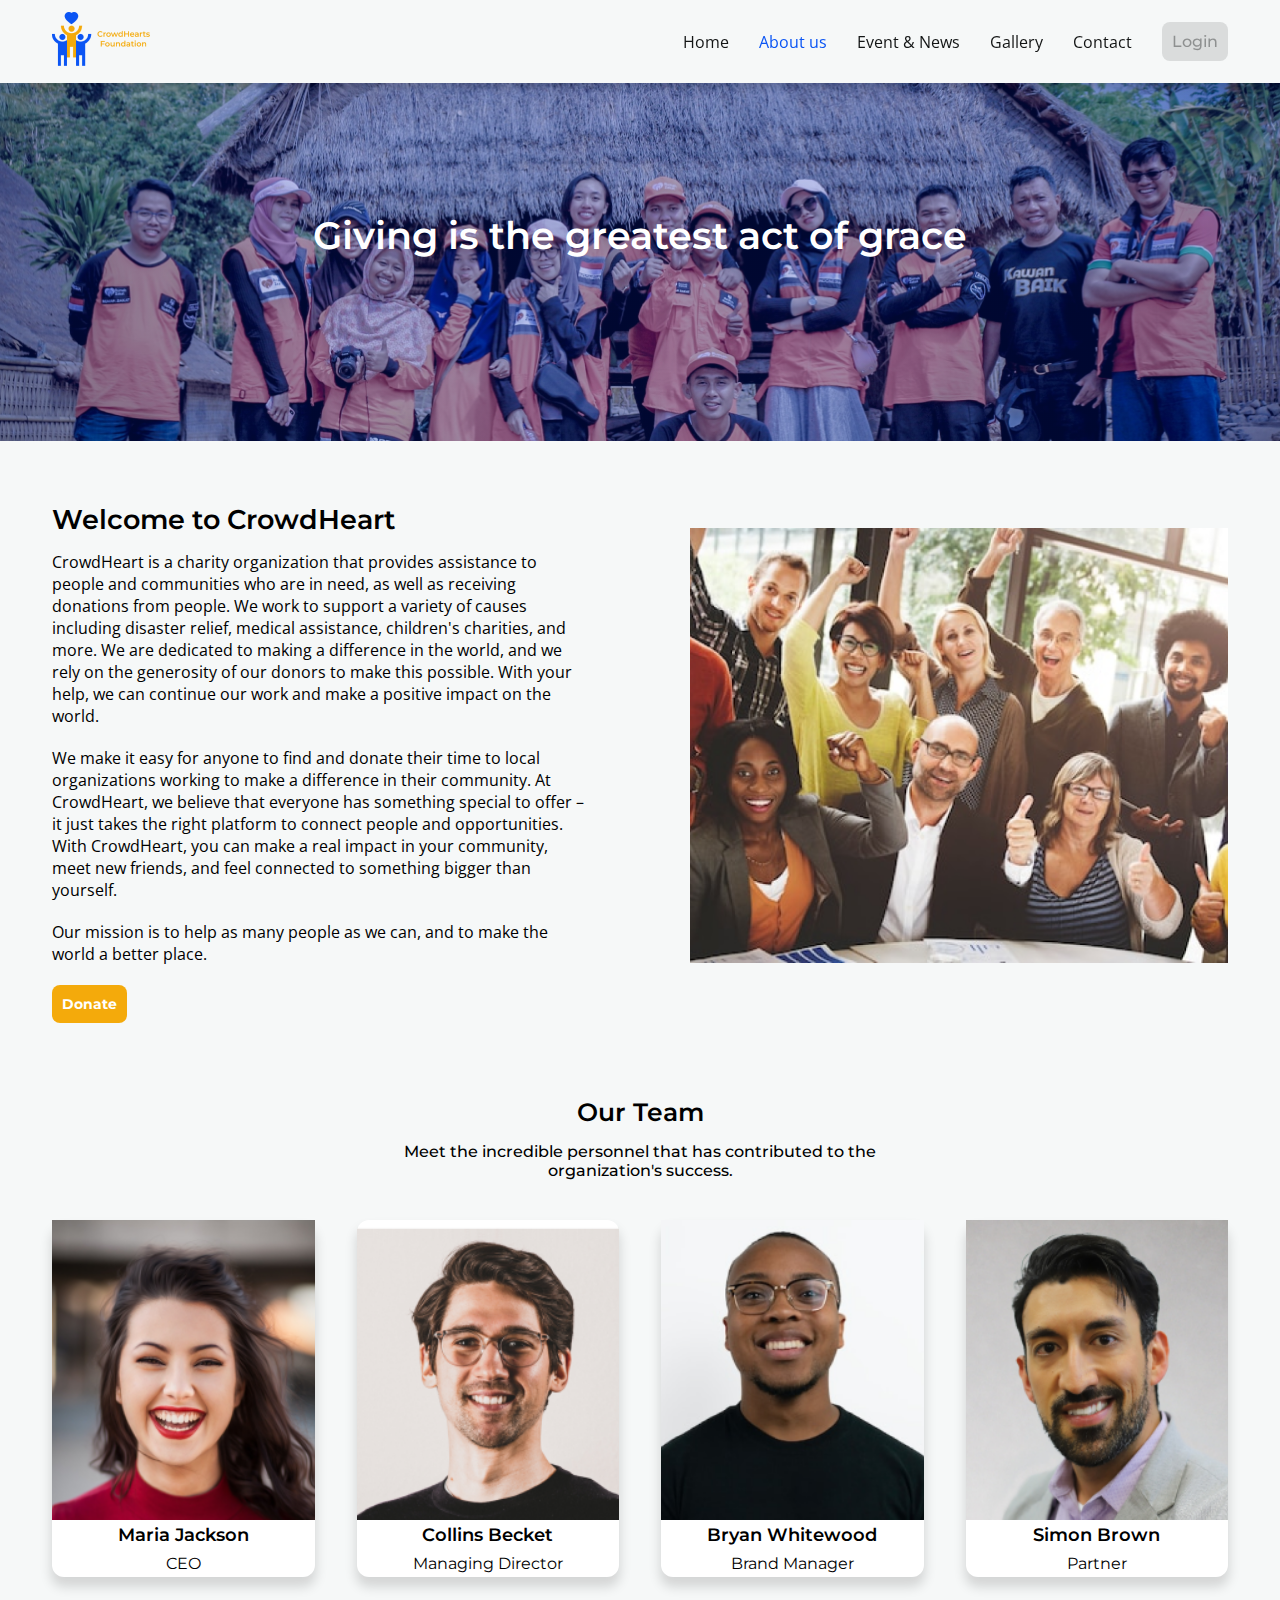
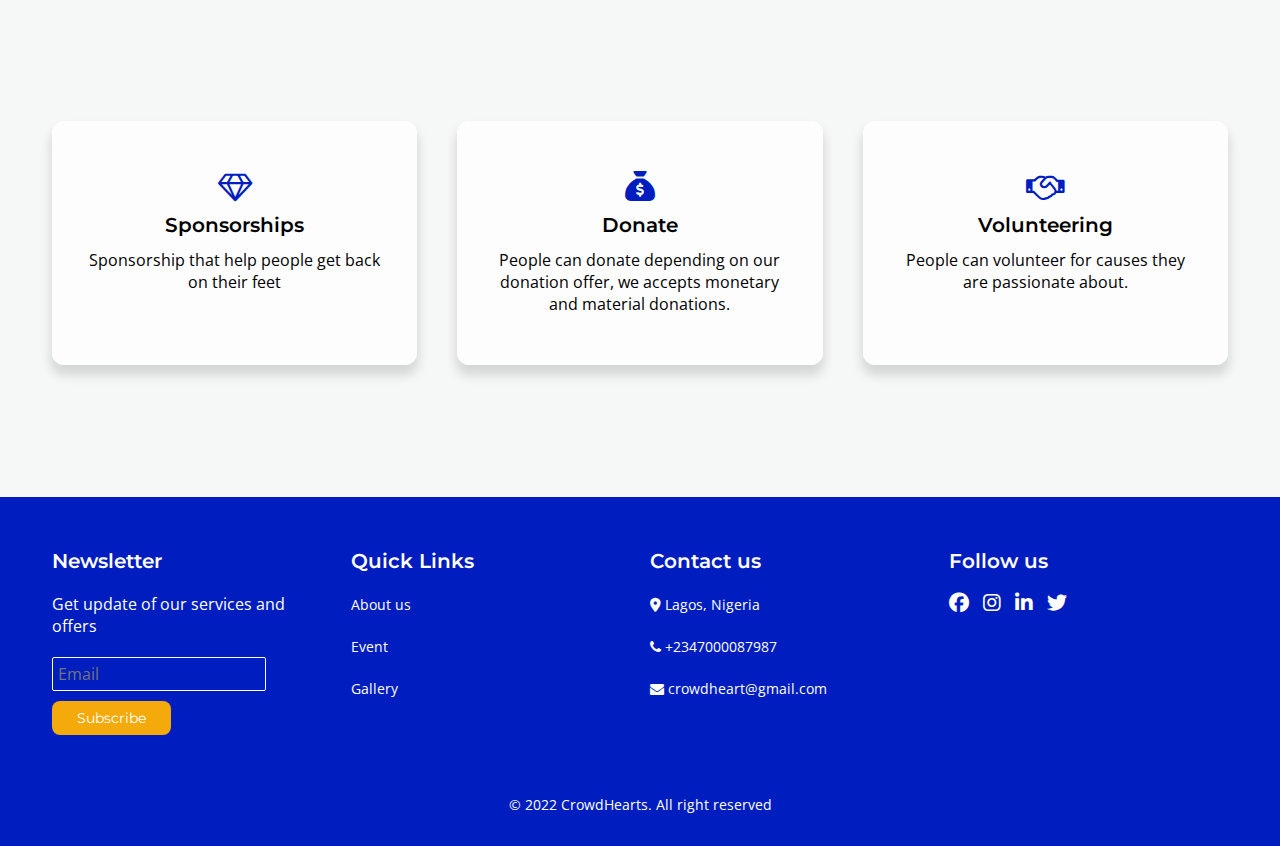
==== about.html @ 6836ae10 "Merge pull request #2 from Etinhandy/about_us_page" ====
<!DOCTYPE html>
<html lang="en">
<head>
    <meta charset="UTF-8">
    <meta http-equiv="X-UA-Compatible" content="IE=edge">
    <meta name="viewport" content="width=device-width, initial-scale=1.0">
    <link rel="stylesheet" href="https://cdnjs.cloudflare.com/ajax/libs/font-awesome/6.1.2/css/all.min.css">
    <link rel="stylesheet" href="https://cdnjs.cloudflare.com/ajax/libs/font-awesome/4.7.0/css/font-awesome.min.css">
    <link rel="icon" href="img/CrowdHeart icon.png">
    <link rel="stylesheet" href="./css/about.css">
    <title>About us</title>
</head>
<body>
       <!-- header section -->
      <div class="chinedu-header-section">
        <header class="chinedu-header">
            <div class="container">
                <nav class="chinedu-nav-bar">
                    <a href="#" class="nav-brand"><img src="img/Crowdheart logo.png" alt="logo"></a>
                    <ul class="chinedu-nav-menu">
                        <li class="chinedu-nav-item">
                          <a href="about.html" class="chinedu-nav-link ">
                            Home </a>
                        </li>
                        <li class="chinedu-nav-item">
                          <a href="about.html" class="chinedu-nav-link active">
                            About us</a>
                        </li>
                        <li class="chinedu-nav-item">
                          <a href="#" class="chinedu-nav-link">
                            Event & News</a>
                        </li>
                        <li class="chinedu-nav-item">
                          <a href="#" class=" chinedu-nav-link">
                            Gallery</a>
                        </li>
                        <li class="chinedu-nav-item">
                          <a href="#" class="chinedu-nav-link">
                            Contact </a>
                        </li>
                        <a href="login.html"><button class="chinedu-login-button">
                            Login
                        </button></a>
                    </ul>
                    <div class="chinedu-hamburger">
                        <span class="bar"></span>
                        <span class="bar"></span>
                        <span class="bar"></span>
                    </div>
                </nav>
            </div>
        </header>
    </div>  
    
    <section class="chinedu-hero-section">
        <div class="container">
            <div class="chinedu-heading">
                <h1 class="top-heading">Giving is the greatest act of grace</h1>
            </div>                   
        </div>
    </section>

    <section class="about-crowdhweart-section">
        <div class="container">
            <div class="about-crowdheart-content">
                <div class="about-crowdheart-info">
                    <h1>Welcome to CrowdHeart</h1>
                    <div class="about-crowdheart-text">
                        <p>
                            CrowdHeart is a charity organization that provides
                            assistance to people and communities who are in need,
                            as well as receiving donations from people. We work
                            to support a variety of causes including disaster
                            relief, medical assistance, children's charities,
                            and more. We are dedicated to making a difference
                            in the world, and we rely on the generosity of
                            our donors to make this possible. With your help,
                            we can continue our work and make a positive
                            impact on the world.
                        </p>

                        <p>
                            We make it easy for anyone
                            to find and donate their time to local organizations
                            working to make a difference in their community.
                            At CrowdHeart, we believe that everyone has something
                            special to offer – it just takes the right platform to
                            connect people and opportunities. With CrowdHeart,
                            you can make a real impact in your community, meet
                            new friends, and feel connected to something bigger
                            than yourself. 
                        </p>

                        <p>
                            Our mission is to help as many people
                            as we can, and to make the world a better place. 
                        </p>
                        <a href="#"><button class="donate-button">
                            Donate
                        </button></a>
                    </div>
                </div>
                <div class="about-crowdheart-img">
                    <img src="img/about-us-img2.png"
                     alt="team-sucess">
                </div>
            </div>
        </div>
    </section>

    <!-- our team section -->
    <section class="our-team-section">
        <div class="container">
            <div class="our-team-heading">
                <h1>Our Team</h1>
                <p>Meet the incredible personnel that has
                contributed to the organization's success.
                </p>
            </div>
            <div class="our-team-content">
                <div class="our-team-inner">
                    <div class="our-team-img">
                        <img src="img/maria_jackson.png" alt=" Maria Jackson">
                    </div>
                    <div class="our-team-name">
                        <p> Maria Jackson</p>
                            CEO
                    </div>
                </div>

                <div class="our-team-inner">
                    <div class="our-team-img">
                        <img src="img/collins_becket.png" alt="Collins Becket">
                    </div>
                    <div class="our-team-name">
                        <p> Collins Becket</p>
                            Managing Director
                    </div>
                </div>

                <div class="our-team-inner">
                    <div class="our-team-img">
                        <img src="img/bryan.png" alt=" Bryan Whitewood" class="bryan">
                    </div>
                    <div class="our-team-name">
                        <p> Bryan Whitewood</p>
                            Brand Manager
                    </div>
                </div>

                <div class="our-team-inner our-team-inner4 ">
                    <div class="our-team-img">
                        <img src="img/simon.png" alt="Simon Brown" class="simon">
                    </div>
                    <div class="our-team-name">
                        <p> Simon Brown</p>
                            Partner
                    </div>
                </div>
            </div>
        </div>
    </section>

    <!-- feature section -->
    <section class="feature-section">
        <div class="container">
            <div class="feature-section-content">
                <div class="feature-card">
                    <div class="feature-card-content">
                        <i class="fa fa-diamond"></i>
                            <h1>Sponsorships</h1>
                            <p>Sponsorship that help people
                            get back on their feet</p>
                
                    </div>
                </div>

                <div class="feature-card">
                    <div class="feature-card-content">
                        <i class="fa-solid fa-sack-dollar"></i>
                            <h1>Donate</h1>
                            <p>People can donate depending
                              on our donation offer, we accepts
                              monetary and material donations.</p>
                    
                    </div>
                </div>

                <div class="feature-card feature-card3">
                    <div class="feature-card-content">
                        <i class="fa fa-handshake-o"></i>
                            <h1>Volunteering</h1>
                            <p>People can volunteer for
                              causes they are passionate about.</p>
                    </div>
                </div>
            </div>
        </div>
    </section>

    <!-- footer section -->
     <div class="chinedu-footer-section">
        <div class="container">
            <section id="footer-content">
                <ul class="footer-items first-item">
                    <li class="footer-item-heading">
                        <h2>Newsletter</h2>
                    </li>
                    <li class="description">
                        Get update of our services and offers
                    </li>
                    <li class="email-for-newsletter">
                        <form action=""  onsubmit="alert('success')">
                            <input type="email" placeholder="Email" required id="email">
                            <button type="submit" class="submit-button">
                                Subscribe
                            </button>
                        </form>
                    </li>
                    
                </ul>
                <ul class="footer-items">
                    <li class="footer-item-heading">
                        <h2>Quick Links</h2>
                    </li>
                    <li class="footer-link">
                        <a href="#">About us</a>
                    </li>
                    <li class="footer-link">
                        <a href="#">Event</a>
                    </li>
                    <li class="footer-link"> 
                        <a href="#">Gallery</a>
                    </li>

                </ul>
                <ul class="footer-items">
                    <li class="footer-item-heading">  
                        <h2>Contact us</h2>
                    </li>
                    <li class="footer-link">
                        <a href="#"> <i class="	fas fa-map-marker-alt"></i> 
                            Lagos, Nigeria</a>
                    </li>
                    <li class="footer-link">
                        <a href="#" ><i class="fa fa-phone">
                        </i> +2347000087987</a>
                    </li>
                    <li class="footer-link"> 
                        <a href="#"><i class="fa fa-envelope"></i> 
                            crowdheart@gmail.com</a>
                    </li>

                </ul>
                <ul class="footer-items">
                    <li class="footer-item-heading">  
                        <h2>Follow us</h2>
                    </li>
                    <li class="footer-link">
                        <a href="#"> <i class="fa-brands fa-facebook"></i> </a>
                        <a href="#"> <i class="fa-brands fa-instagram"></i> </a>
                        <a href="#"> <i class="fa-brands fa-linkedin"></i> </a>
                        <a href="#"> <i class="fa-brands fa-twitter"></i> </a>
                    </li>

                </ul>
            </section>
            <p class="copyright">
                &copy; 2022 CrowdHearts. All right reserved
            </p>
        </div>
    </div> 
    <script src="./js/about.js"></script>
</body>
</html>
---- css/about.css ----
/* GLOBAL STYLEs */
@import url('https://fonts.googleapis.com/css2?family=Montserrat:wght@400;500;600;700&family=Open+Sans:wght@400;500;600&display=swap');
:root{
    --primary-color: #0B55F4;
    --second-color: #001DC0;
    --secondary-color:#F4AA0B;
    --black: #000000;
    --grey: #646666;
    --bg-color: #F6F8F8;
    --white: #ffffff;
    --nav-text-color:#131515;
    --input-border-color:#8C8E8E;
    --line-color:#ACAEAE;
    --footer-color:#131515;
    --heading-font:'Montserrat', sans-serif;
}

*{
    padding: 0;
    margin: 0;
    box-sizing: border-box;
    text-decoration: none;
    list-style: none;
    font:inherit;
}
html{
     font-size: 62.5%;   /* setting default font size to 10px, i.e 1rem == 10px */
     scroll-behavior: smooth;
}
body{
    font-family:  'Open Sans', sans-serif;
    background: var(--bg-color);
    font-size: 1.6rem;     /* equals to 16px*/
}


.container{
    max-width: 120rem;
    margin: 0 auto;
    padding: 1.2rem;
}


/* MOBILE FIRST 428px*/

/* HEADER SECTION */
.chinedu-header{
    position: fixed;
    width: 100%;
    background:var(--bg-color);
    box-shadow: 0px 4px 7px 1px rgba(0, 0, 0, 0.14);
}
.chinedu-nav-bar{
    display: flex;
    justify-content: space-between;
    align-items: center;
}

.chinedu-nav-link{
    transition: all 0.3s ;
    color: var(--nav-text-color);
}
.chinedu-nav-link.active{
    color: var(--primary-color);
}

.chinedu-hamburger{
    cursor: pointer;
}
  .bar{
    width: 2rem;
    height: 0.3rem;
    display: block;
    background-color: var(--black);
    margin: 0.3rem 0;
    transition: all 0.3s ease;
  }
.chinedu-login-button{
    background: rgba(19, 21, 21, 0.12);
    border: none;
    border-radius: 0.8rem;
    padding: 1rem;
    color:  rgba(19, 21, 21, 0.38);
    font-family: var(--heading-font);
    font-weight: 500;
    cursor: pointer;
} 
.chinedu-login-button:hover{
    background: var(--primary-color); 
    color: var(--white);  
}


/* tablet screens to desktop screen */
@media(min-width:760px){
    
 .chinedu-nav-menu{
    display: flex;
    justify-content: space-between;
    align-items: center;   
    gap: 3rem;
 }
 .chinedu-hamburger{
    display: none;
}

}

/* HERO--SECTION */
.chinedu-hero-section{
    padding:8rem;
    background-image: linear-gradient( rgba(0, 29, 192, 0.25),rgba(0, 29, 192, 0.25)), url(../img/about-us-img1.png);
    background-size: cover;
    background-repeat: no-repeat;
    background-position: center;
    color: var(--white);
    z-index: -1;
    font-family: var(--heading-font);
}
.chinedu-heading h1{
   font-size: 3rem;
   max-width: 100%;
   margin-top:3rem;
}
/* tablet screens */
@media(min-width:760px){
    .chinedu-hero-section{
        padding: 12rem;
    }

    .chinedu-heading h1{

       font-weight: 600;
       font-size: 3.5rem;
       text-align: center;
       margin-top: rem;
    }
}
/* some tablet screens to desktop */
@media(min-width:960px){
    .chinedu-hero-section{
        padding: 17rem;
    }
    .chinedu-heading h1{
        font-size: 3.8rem;
    }
   
}



/* ABOUT SECTION */
.about-crowdheart-info{
    text-align: center;
    margin-top: 5rem;
}
.about-crowdheart-info h1{
    font-size: 2rem;
    font-family: var(--heading-font);
    font-weight: 600;
}
.about-crowdheart-text{
    margin-top: 1.5rem;
    display: grid;
    gap: 2rem;
    
}
.donate-button{
    background: var(--secondary-color);
    color: var(--white);
    font-size: 1.4rem;
    font-family: var(--heading-font);
    font-weight: 700;
    padding: 1rem;
    border: none;
    border-radius: 0.8rem;
    cursor: pointer;  
}
.about-crowdheart-img{
    margin-top: 2rem;
}
.about-crowdheart-img img{
    width: 100%;
    

}
/* tablet screens */
@media(min-width:760px){
    .about-crowdheart-info h1{
        font-size: 2.5rem;
    }
}
/* some tablet screens to desktop */
@media(min-width:960px){
    .about-crowdheart-content{
        display: grid;
        grid-template-columns: 1fr 1fr;
        align-items: center;
        gap: 10rem;
    }
    .about-crowdheart-info h1{
        font-size: 2.7rem;
    }
    .about-crowdheart-info{
    text-align: left;
   }
   .our-team-heading h1{
    font-size: 2.7rem;
   }
}


/* OUR TEAM SECTION */
.our-team-section{
    text-align: center;
    font-family: var(--heading-font);
    margin-top: 5rem;
}
.our-team-heading h1{
    font-size: 2rem;
    font-weight: 600;
    margin-bottom: 1.5rem;
}
.our-team-heading p{
    font-weight: 500;
}
.our-team-content{
    margin-top: 4rem;
    display: grid;
    gap: 4.2rem;
}
.our-team-inner{
    background-color: var(--white);
    box-shadow:  0px 9px 12px 1px rgba(0, 0, 0, 0.14);
    border-radius: 12px;
}
.our-team-img{
    height: 30rem;
}

.our-team-img img{
    width: 100%;
    height: 100%;
    object-fit: cover;
    object-position: center;

}
.our-team-name{
    display: grid;
    gap: 0.8rem;
    padding: 4px;
}
.our-team-name p{
    font-weight: 600;
    font-size: 1.8rem;
}

/* tablet screen */
@media(min-width:760px){
    .our-team-heading p{
        max-width: 50rem;
        margin: 0 auto;
    }
    .our-team-heading h1{
        font-size: 2.5rem;
    }
    .our-team-content{
        display: grid;
        grid-template-columns: repeat(3,1fr);
        
    }
     .our-team-inner4{
        grid-column: 2/2;
     }
}

/* some tablet screen to desktop */
@media(min-width:960px){
    .our-team-content{
        display: grid;
        grid-template-columns: repeat(4,1fr);

    }
    .our-team-inner4{
        grid-column:4;
     }
}


/* FEATURE SECTION */
.feature-section{
    margin-top: 12rem;
    text-align: center;
}
.feature-section-content{
    display: grid;
    gap: 4rem;
}
.feature-card{
    padding: 5rem 3.5rem;
    background: rgba(255, 255, 255, 0.75);
    box-shadow: 0px 9px 12px 1px rgba(0, 0, 0, 0.14);
    border-radius: 1.2rem;
}
.feature-card-content{
    display: grid;
    gap: 1.2rem;
}
.feature-card-content
.fa,
.fa-solid {
    font-size: 3rem;
    color: var(--second-color);
}
.feature-card-content h1{
    font-size:1.8rem;
    font-family: var(--heading-font);
    font-weight: 600;
}

/* tablet screen */
@media(min-width:760px){
    .feature-section-content{
        grid-template-columns: 1fr 1fr;
    
    }
    .feature-card-content h1{
    font-size: 2rem;
    }
    .feature-card{
       max-width: 41rem;
    }
    .feature-card3{
        grid-column: 1/3;
        
        margin: 0 auto;
    }
}
/* some tablet screen to desktop */
@media(min-width:960px){
    .feature-section-content{
        grid-template-columns: 1fr 1fr 1fr;
    }
    
    .feature-card{
        max-width: 100%;
     }
     .feature-card3{
         grid-column:3;
     }
}


 /* FOOTER SECTION */
 
.chinedu-footer-section{
    margin-top: 12rem;
    background: var(--second-color);
    color: var(--white);
    padding: 2rem;
    max-width: 100%;
}
#footer-content{
    display: grid;
    gap: 2rem; 
}
.footer-item-heading h2{
    font-size: 2rem;
    font-weight: 600;
    font-family:'Montserrat', sans-serif ;
}
.footer-item{
    display: grid;
    gap: 4rem;
}
.footer-items li{
    margin-top: 2rem;
}
.email-for-newsletter form{
    display: flex;
    flex-wrap: wrap;
    gap: 1rem;
}
.email-for-newsletter
 form input{
    background:transparent;
    border: 1px solid var(--white);
    padding: 0.5rem;
    color: var(--white);
    border-radius: 2px;
    cursor: pointer;   
}
.email-for-newsletter 
.submit-button{
    background: var(--secondary-color);
    border: none;
    color: var(--white);
    padding: 0.8rem 2.5rem;
    border-radius: 8px;
    font-family: 'Montserrat', sans-serif;
    font-size: 1.4rem;
    cursor: pointer;
}

.footer-link a{
    color: var(--white);
    font-size: 1.4rem;
}
.footer-link a:hover{
    color: var(--line-color);
}
.footer-link .fa-brands{
font-size: 2rem;
margin-left: 1rem;
}
.footer-link .fa-facebook{
    margin-left: 0;
}

.copyright{
    text-align: center;
    margin-top: 6rem;
    font-size: 1.4rem;
}

@media(min-width:760px){
    #footer-content{
        grid-template-columns:repeat(3,1fr);
    }
    .first-item{
        grid-column: span 3;
        margin: 0 auto;
    }

}
@media(min-width:960px){
    #footer-content{
        grid-template-columns:repeat(4,1fr);
    }
    .first-item{
        grid-column: span no;
    }
}
 

/* for the nav menu */
@media(max-width:760px){
    
    .chinedu-nav-menu{
        position: fixed;
        left: -100%;
        top: 12px;
        gap: 0;
        flex-direction: column;
        background-color: var(--bg-color);
        text-align:center;
        font-size: 1.8rem;
        font-weight: 500;
        width: 100%;
        height: 98vh;
        transition: 0.3s;
        padding-bottom: 2rem;
      }
       
  .chinedu-nav-menu.active{
    left: 0;
    }
  .chinedu-nav-item{
    margin: 26px 0;
    text-align: center;
    }

    /* hamburger tweak*/
 .chinedu-hamburger{
    display: block;
    transition: all 0.3s ease-in-out;
    }

 .bar{
      -webkit-transition: all 0.3s ease-in-out;
      transition: all 0.3s ease-in-out;
    }

  .chinedu-hamburger.active .bar:nth-child(2){
      opacity: 0;
    }

  .chinedu-hamburger.active .bar:nth-child(1){
      transform: translateY(6px) rotate(45deg);
    }

  .chinedu-hamburger.active .bar:nth-child(3){
      transform: translateY(-6px) rotate(-45deg);
    }
  
   
  
  }
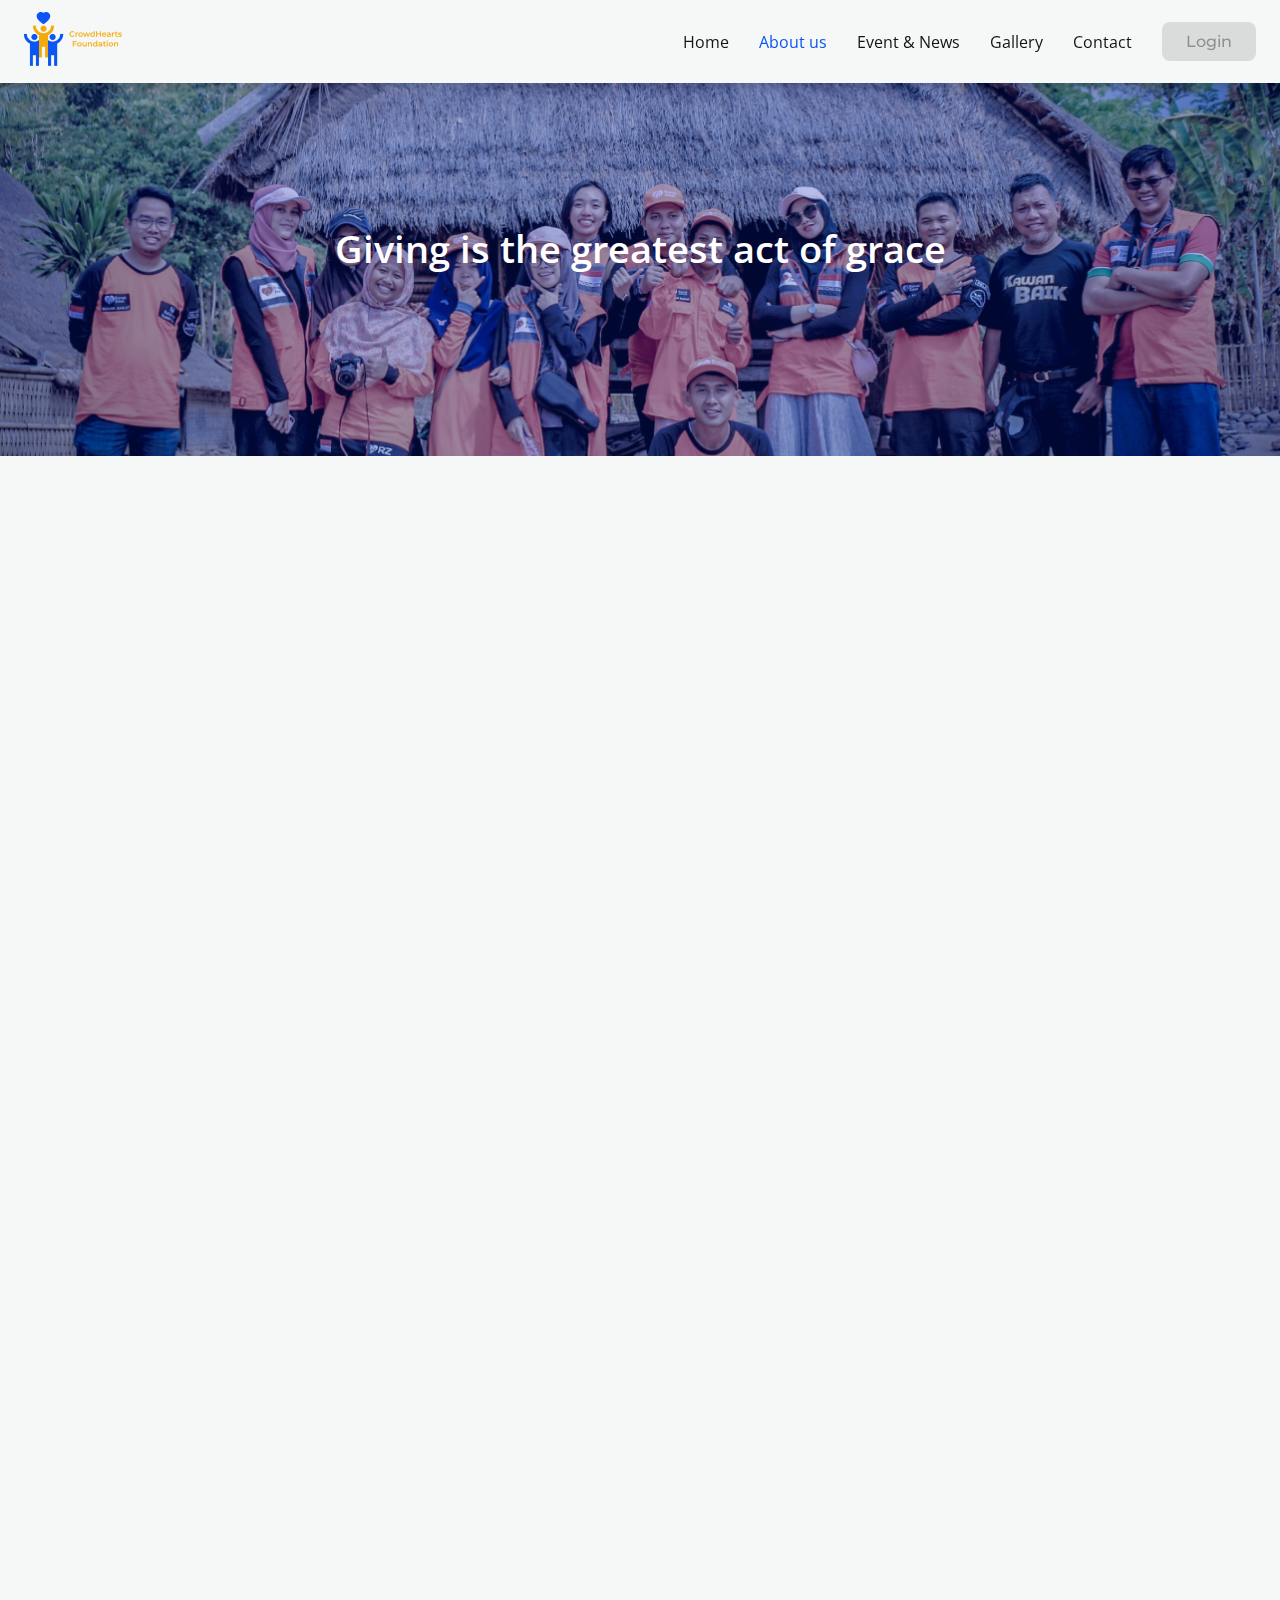
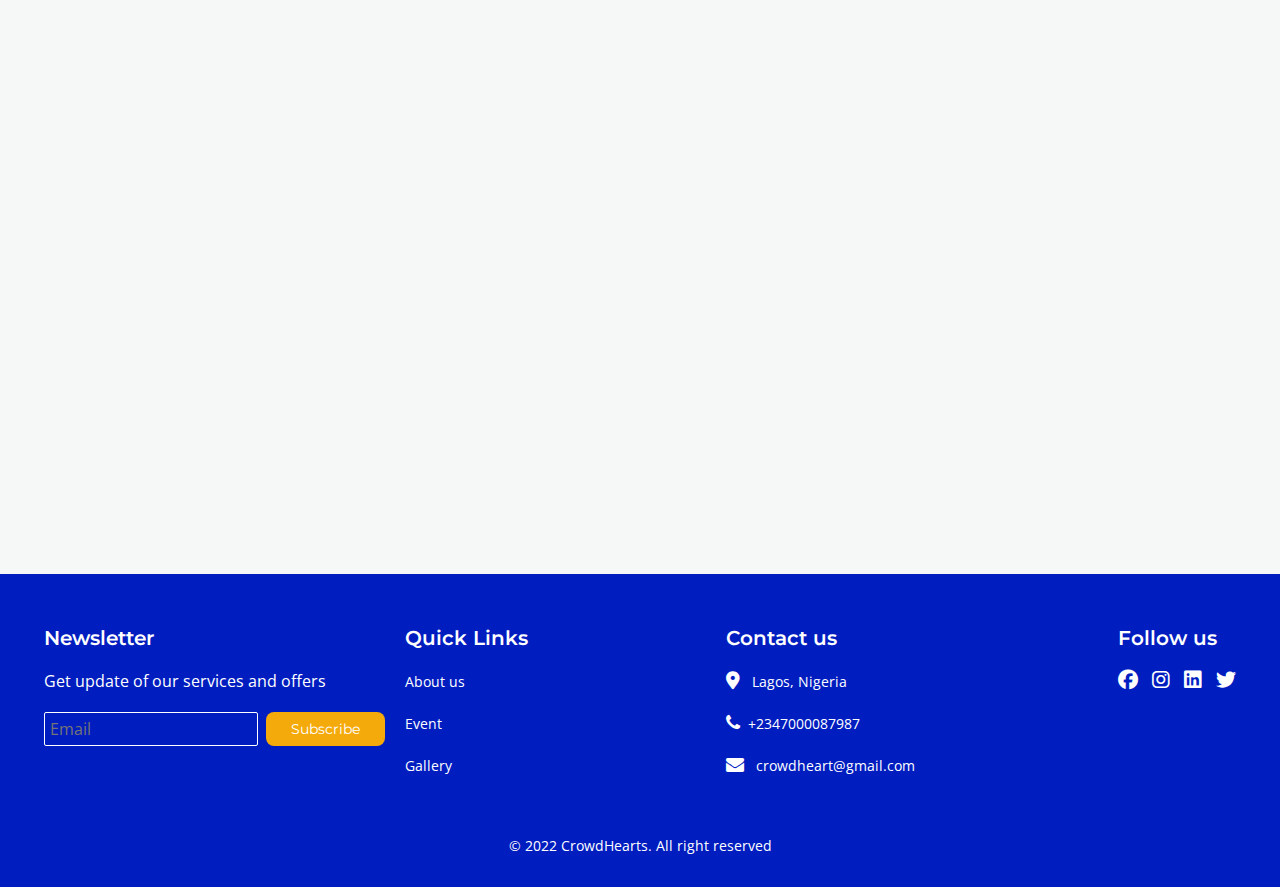
==== commit dcf1d315: "about page and login" ====
--- a/about.html
+++ b/about.html
@@ -16,10 +16,10 @@
         <header class="chinedu-header">
             <div class="container">
                 <nav class="chinedu-nav-bar">
-                    <a href="#" class="nav-brand"><img src="img/Crowdheart logo.png" alt="logo"></a>
+                    <a href="index.html" class="nav-brand"><img src="img/Crowdheart logo.png" alt="Crowdheart logo"></a>
                     <ul class="chinedu-nav-menu">
                         <li class="chinedu-nav-item">
-                          <a href="about.html" class="chinedu-nav-link ">
+                          <a href="index.html" class="chinedu-nav-link ">
                             Home </a>
                         </li>
                         <li class="chinedu-nav-item">
@@ -31,11 +31,11 @@
                             Event & News</a>
                         </li>
                         <li class="chinedu-nav-item">
-                          <a href="#" class=" chinedu-nav-link">
+                          <a href="gallery.html" class=" chinedu-nav-link">
                             Gallery</a>
                         </li>
                         <li class="chinedu-nav-item">
-                          <a href="#" class="chinedu-nav-link">
+                          <a href="contact.html" class="chinedu-nav-link">
                             Contact </a>
                         </li>
                         <a href="login.html"><button class="chinedu-login-button">
@@ -50,8 +50,11 @@
                 </nav>
             </div>
         </header>
-    </div>  
+    </div>
     
+    
+    <!-- hero-section -->
+    <div>
     <section class="chinedu-hero-section">
         <div class="container">
             <div class="chinedu-heading">
@@ -59,13 +62,14 @@
             </div>                   
         </div>
     </section>
-
-    <section class="about-crowdhweart-section">
-        <div class="container">
-            <div class="about-crowdheart-content">
+    </div>
+
+    <section class="about-crowdheart-section">
+        <div class="container">
+            <div class="about-crowdheart-content js-scroll fade-in-bottom">
                 <div class="about-crowdheart-info">
                     <h1>Welcome to CrowdHeart</h1>
-                    <div class="about-crowdheart-text">
+                    <div class="about-crowdheart-text js-scroll slide-left ">
                         <p>
                             CrowdHeart is a charity organization that provides
                             assistance to people and communities who are in need,
@@ -95,21 +99,21 @@
                             Our mission is to help as many people
                             as we can, and to make the world a better place. 
                         </p>
-                        <a href="#"><button class="donate-button">
+                        <a href="donation.html"><button class="donate-button">
                             Donate
                         </button></a>
                     </div>
                 </div>
-                <div class="about-crowdheart-img">
+                <div class="about-crowdheart-img  js-scroll slide-right">
                     <img src="img/about-us-img2.png"
-                     alt="team-sucess">
+                     alt="joyful team">
                 </div>
             </div>
         </div>
     </section>
 
     <!-- our team section -->
-    <section class="our-team-section">
+    <section class="our-team-section js-scroll slide-left">
         <div class="container">
             <div class="our-team-heading">
                 <h1>Our Team</h1>
@@ -119,22 +123,22 @@
             </div>
             <div class="our-team-content">
                 <div class="our-team-inner">
-                    <div class="our-team-img">
+                    <div class="our-team-img ">
                         <img src="img/maria_jackson.png" alt=" Maria Jackson">
                     </div>
                     <div class="our-team-name">
-                        <p> Maria Jackson</p>
-                            CEO
+                        <h1> Maria Jackson</h1>
+                           <p> CEO </p> 
                     </div>
                 </div>
 
                 <div class="our-team-inner">
-                    <div class="our-team-img">
-                        <img src="img/collins_becket.png" alt="Collins Becket">
-                    </div>
-                    <div class="our-team-name">
-                        <p> Collins Becket</p>
-                            Managing Director
+                    <div class="our-team-img ">
+                        <img src="img/collins.png" alt="Collins Becket">
+                    </div>
+                    <div class="our-team-name">
+                        <h1> Collins Becket</h1>
+                           <p> Managing Director</p>
                     </div>
                 </div>
 
@@ -143,8 +147,8 @@
                         <img src="img/bryan.png" alt=" Bryan Whitewood" class="bryan">
                     </div>
                     <div class="our-team-name">
-                        <p> Bryan Whitewood</p>
-                            Brand Manager
+                        <h1> Bryan Whitewood</h1>
+                          <p> Brand Manager</p> 
                     </div>
                 </div>
 
@@ -153,8 +157,8 @@
                         <img src="img/simon.png" alt="Simon Brown" class="simon">
                     </div>
                     <div class="our-team-name">
-                        <p> Simon Brown</p>
-                            Partner
+                        <h1> Simon Brown</h1>
+                         <p> Partner</p> 
                     </div>
                 </div>
             </div>
@@ -162,7 +166,7 @@
     </section>
 
     <!-- feature section -->
-    <section class="feature-section">
+    <section class="feature-section js-scroll slide-right">
         <div class="container">
             <div class="feature-section-content">
                 <div class="feature-card">
@@ -199,7 +203,7 @@
     </section>
 
     <!-- footer section -->
-     <div class="chinedu-footer-section">
+    <footer class="chinedu-footer-section">
         <div class="container">
             <section id="footer-content">
                 <ul class="footer-items first-item">
@@ -219,47 +223,47 @@
                     </li>
                     
                 </ul>
-                <ul class="footer-items">
+                <ul class="footer-items second-item">
                     <li class="footer-item-heading">
                         <h2>Quick Links</h2>
                     </li>
                     <li class="footer-link">
-                        <a href="#">About us</a>
+                        <a href="about.html">About us</a>
                     </li>
                     <li class="footer-link">
                         <a href="#">Event</a>
                     </li>
                     <li class="footer-link"> 
-                        <a href="#">Gallery</a>
-                    </li>
-
-                </ul>
-                <ul class="footer-items">
+                        <a href="gallery.html">Gallery</a>
+                    </li>
+
+                </ul>
+                <ul class="footer-items third-item">
                     <li class="footer-item-heading">  
                         <h2>Contact us</h2>
                     </li>
                     <li class="footer-link">
                         <a href="#"> <i class="	fas fa-map-marker-alt"></i> 
-                            Lagos, Nigeria</a>
-                    </li>
-                    <li class="footer-link">
-                        <a href="#" ><i class="fa fa-phone">
-                        </i> +2347000087987</a>
+                            &nbsp; Lagos, Nigeria</a>
+                    </li>
+                    <li class="footer-link">
+                        <a href="tel:+2347000087987" ><i class="fa fa-phone">
+                        </i>&nbsp; +2347000087987</a>
                     </li>
                     <li class="footer-link"> 
                         <a href="#"><i class="fa fa-envelope"></i> 
-                            crowdheart@gmail.com</a>
-                    </li>
-
-                </ul>
-                <ul class="footer-items">
+                            &nbsp; crowdheart@gmail.com</a>
+                    </li>
+
+                </ul>
+                <ul class="footer-items last-item">
                     <li class="footer-item-heading">  
                         <h2>Follow us</h2>
                     </li>
                     <li class="footer-link">
                         <a href="#"> <i class="fa-brands fa-facebook"></i> </a>
                         <a href="#"> <i class="fa-brands fa-instagram"></i> </a>
-                        <a href="#"> <i class="fa-brands fa-linkedin"></i> </a>
+                        <a href="#"> <i class="fa-brands fa-linkedin-square"></i> </a>
                         <a href="#"> <i class="fa-brands fa-twitter"></i> </a>
                     </li>
 
@@ -269,7 +273,7 @@
                 &copy; 2022 CrowdHearts. All right reserved
             </p>
         </div>
-    </div> 
+    </footer>
     <script src="./js/about.js"></script>
 </body>
 </html>--- a/css/about.css
+++ b/css/about.css
@@ -8,10 +8,9 @@
     --grey: #646666;
     --bg-color: #F6F8F8;
     --white: #ffffff;
-    --nav-text-color:#131515;
+    --content-text-color:#131515;
     --input-border-color:#8C8E8E;
     --line-color:#ACAEAE;
-    --footer-color:#131515;
     --heading-font:'Montserrat', sans-serif;
 }
 
@@ -31,17 +30,18 @@
     font-family:  'Open Sans', sans-serif;
     background: var(--bg-color);
     font-size: 1.6rem;     /* equals to 16px*/
-}
-
+    color: var(--content-text-color);
+}
 
 .container{
-    max-width: 120rem;
+    max-width: 1300px;
     margin: 0 auto;
-    padding: 1.2rem;
-}
-
-
-/* MOBILE FIRST 428px*/
+    padding: 1.2rem 2.4rem;
+}
+
+
+
+/* MOBILE FIRST */
 
 /* HEADER SECTION */
 .chinedu-header{
@@ -49,6 +49,7 @@
     width: 100%;
     background:var(--bg-color);
     box-shadow: 0px 4px 7px 1px rgba(0, 0, 0, 0.14);
+    z-index: 100;
 }
 .chinedu-nav-bar{
     display: flex;
@@ -58,28 +59,31 @@
 
 .chinedu-nav-link{
     transition: all 0.3s ;
-    color: var(--nav-text-color);
+    color: var(--content-text-color);
 }
 .chinedu-nav-link.active{
     color: var(--primary-color);
 }
+.chinedu-nav-link:hover{
+    color: var(--primary-color);
+}
 
 .chinedu-hamburger{
     cursor: pointer;
 }
   .bar{
-    width: 2rem;
-    height: 0.3rem;
+    width: 20px;
+    height: 3px;
     display: block;
     background-color: var(--black);
-    margin: 0.3rem 0;
+    margin: 3px 0;
     transition: all 0.3s ease;
   }
 .chinedu-login-button{
     background: rgba(19, 21, 21, 0.12);
     border: none;
-    border-radius: 0.8rem;
-    padding: 1rem;
+    border-radius: 8px;
+    padding: 1rem 2.4rem;
     color:  rgba(19, 21, 21, 0.38);
     font-family: var(--heading-font);
     font-weight: 500;
@@ -91,7 +95,7 @@
 }
 
 
-/* tablet screens to desktop screen */
+/* tablet screen */
 @media(min-width:760px){
     
  .chinedu-nav-menu{
@@ -106,6 +110,7 @@
 
 }
 
+
 /* HERO--SECTION */
 .chinedu-hero-section{
     padding:8rem;
@@ -113,16 +118,16 @@
     background-size: cover;
     background-repeat: no-repeat;
     background-position: center;
+    object-fit: contain;
     color: var(--white);
-    z-index: -1;
-    font-family: var(--heading-font);
 }
 .chinedu-heading h1{
    font-size: 3rem;
    max-width: 100%;
    margin-top:3rem;
-}
-/* tablet screens */
+
+}
+/* tablet screen */
 @media(min-width:760px){
     .chinedu-hero-section{
         padding: 12rem;
@@ -130,13 +135,13 @@
 
     .chinedu-heading h1{
 
-       font-weight: 600;
+        font-weight: 600;
        font-size: 3.5rem;
        text-align: center;
-       margin-top: rem;
-    }
-}
-/* some tablet screens to desktop */
+       margin-top: 4rem;
+    }
+}
+/* desktop screen */
 @media(min-width:960px){
     .chinedu-hero-section{
         padding: 17rem;
@@ -150,9 +155,11 @@
 
 
 /* ABOUT SECTION */
+.about-crowdheart-section {
+  margin-top: 3rem   ;
+}
 .about-crowdheart-info{
     text-align: center;
-    margin-top: 5rem;
 }
 .about-crowdheart-info h1{
     font-size: 2rem;
@@ -164,6 +171,9 @@
     display: grid;
     gap: 2rem;
     
+}
+.about-crowdheart-text p{
+    line-height: 2.2rem;
 }
 .donate-button{
     background: var(--secondary-color);
@@ -171,32 +181,66 @@
     font-size: 1.4rem;
     font-family: var(--heading-font);
     font-weight: 700;
-    padding: 1rem;
+    padding: 1rem 2.4rem;
     border: none;
-    border-radius: 0.8rem;
-    cursor: pointer;  
+    border-radius: 8px;
+    transition: .3s;
+    cursor: pointer; 
+    margin-bottom: 4rem; 
+}
+.donate-button:hover{
+    box-shadow: 0px 10px 20px 1px rgba(0, 0, 0, 0.2);
+}
+.donate-button:active{
+    box-shadow: 0px 5px 10px 1px rgba(0, 0, 0, 0.2);
 }
 .about-crowdheart-img{
+    height: 25.8rem;
+    
+}.about-crowdheart-img img{
+    width:100% ;
+    height: 100%;
+    object-fit:cover;
+    object-position: center;
+}
+/* 2nd image reponsiveness */
+@media(min-width:428px){
+    .about-crowdheart-img{
+    height: 32.8rem;
+    }
+}
+
+@media(min-width:550px){
+    .about-crowdheart-img{
     margin-top: 2rem;
-}
-.about-crowdheart-img img{
-    width: 100%;
-    
-
-}
-/* tablet screens */
+    height: 38.8rem;
+    }
+}
+
+@media(min-width:660px){
+    .about-crowdheart-img{
+    height: 48.8rem;
+    }
+}
 @media(min-width:760px){
     .about-crowdheart-info h1{
         font-size: 2.5rem;
     }
-}
-/* some tablet screens to desktop */
-@media(min-width:960px){
+    .about-crowdheart-img{
+        height: 64.6rem;
+    }
+    
+}
+/* desktop screen */
+@media(min-width:1020px){
+    .about-crowdheart-section {
+        margin-top: 5rem   ;
+      }
     .about-crowdheart-content{
         display: grid;
         grid-template-columns: 1fr 1fr;
         align-items: center;
-        gap: 10rem;
+        gap: 4rem;
     }
     .about-crowdheart-info h1{
         font-size: 2.7rem;
@@ -204,9 +248,11 @@
     .about-crowdheart-info{
     text-align: left;
    }
-   .our-team-heading h1{
-    font-size: 2.7rem;
-   }
+   .about-crowdheart-img{
+    height: 40.6rem;
+
+}
+
 }
 
 
@@ -236,29 +282,44 @@
 }
 .our-team-img{
     height: 30rem;
-}
+    overflow: hidden;
+
+}
+/* Transition property for smooth transformation of images */
+.our-team-img img {
+    transition: transform .5s ease;
+  }
+  
+/* transforming the image when container gets hovered */
+  .our-team-img:hover img {
+    transform: scale(1.2);
+    cursor: pointer;
+  }
 
 .our-team-img img{
     width: 100%;
     height: 100%;
     object-fit: cover;
     object-position: center;
-
+    border-radius: 1.2rem 1.2rem 0 0;
 }
 .our-team-name{
     display: grid;
-    gap: 0.8rem;
-    padding: 4px;
-}
-.our-team-name p{
+    gap: .8rem;
+    padding:.8rem
+}
+.our-team-name h1{
     font-weight: 600;
     font-size: 1.8rem;
+}
+.our-team-name p{
+    font-size: 1.4rem;
 }
 
 /* tablet screen */
 @media(min-width:760px){
     .our-team-heading p{
-        max-width: 50rem;
+        max-width: 500px;
         margin: 0 auto;
     }
     .our-team-heading h1{
@@ -272,19 +333,35 @@
      .our-team-inner4{
         grid-column: 2/2;
      }
-}
-
-/* some tablet screen to desktop */
-@media(min-width:960px){
+     .our-team-name h1{
+         font-weight: 600;
+         font-size: 2rem;
+     }
+     .our-team-name p{
+         font-size: 1.6rem;
+     }    
+     
+}
+
+/* desktop screen */
+@media(min-width:1020px){
+    .our-team-section{
+        margin-top: 10rem;
+    }
+    .our-team-heading h1{
+        font-size: 2.7rem;
+    }
     .our-team-content{
         display: grid;
         grid-template-columns: repeat(4,1fr);
+        gap: 5rem;
 
     }
     .our-team-inner4{
         grid-column:4;
      }
 }
+/* OUR TEAM SECTION ENDS HERE */
 
 
 /* FEATURE SECTION */
@@ -300,7 +377,7 @@
     padding: 5rem 3.5rem;
     background: rgba(255, 255, 255, 0.75);
     box-shadow: 0px 9px 12px 1px rgba(0, 0, 0, 0.14);
-    border-radius: 1.2rem;
+    border-radius: 12px;
 }
 .feature-card-content{
     display: grid;
@@ -313,22 +390,19 @@
     color: var(--second-color);
 }
 .feature-card-content h1{
-    font-size:1.8rem;
+    font-size:2rem;
     font-family: var(--heading-font);
     font-weight: 600;
 }
 
-/* tablet screen */
+/* for tablet screen */
 @media(min-width:760px){
     .feature-section-content{
         grid-template-columns: 1fr 1fr;
     
     }
-    .feature-card-content h1{
-    font-size: 2rem;
-    }
     .feature-card{
-       max-width: 41rem;
+       max-width: 410px;
     }
     .feature-card3{
         grid-column: 1/3;
@@ -336,8 +410,8 @@
         margin: 0 auto;
     }
 }
-/* some tablet screen to desktop */
-@media(min-width:960px){
+/* desktop screens */
+@media(min-width:1020px){
     .feature-section-content{
         grid-template-columns: 1fr 1fr 1fr;
     }
@@ -346,13 +420,17 @@
         max-width: 100%;
      }
      .feature-card3{
-         grid-column:3;
+         grid-column:3;  
      }
-}
-
-
- /* FOOTER SECTION */
- 
+     .feature-card-content h1{
+        font-size:2.2rem;
+     
+}
+}
+/* FEATURE SECTION ENDS HERE */
+
+
+/* FOOTER SECTION */
 .chinedu-footer-section{
     margin-top: 12rem;
     background: var(--second-color);
@@ -362,34 +440,44 @@
 }
 #footer-content{
     display: grid;
-    gap: 2rem; 
+    gap: 2rem;
+    display: block; 
 }
 .footer-item-heading h2{
     font-size: 2rem;
     font-weight: 600;
-    font-family:'Montserrat', sans-serif ;
+    font-family:var(--heading-font) ;
 }
 .footer-item{
     display: grid;
     gap: 4rem;
+    
 }
 .footer-items li{
     margin-top: 2rem;
+}
+.first-item{
+    text-align: center;
+    margin: 0 auto;
+    display: inline-block;
 }
 .email-for-newsletter form{
     display: flex;
     flex-wrap: wrap;
-    gap: 1rem;
+    gap: .8rem;
 }
 .email-for-newsletter
  form input{
     background:transparent;
     border: 1px solid var(--white);
-    padding: 0.5rem;
+    padding: .5rem;
     color: var(--white);
-    border-radius: 2px;
-    cursor: pointer;   
-}
+    border-radius: 2px;   
+}
+.email-for-newsletter
+ form input:focus{
+    outline: none;
+ }
 .email-for-newsletter 
 .submit-button{
     background: var(--secondary-color);
@@ -397,7 +485,7 @@
     color: var(--white);
     padding: 0.8rem 2.5rem;
     border-radius: 8px;
-    font-family: 'Montserrat', sans-serif;
+    font-family: var(--heading-font);
     font-size: 1.4rem;
     cursor: pointer;
 }
@@ -413,6 +501,10 @@
 font-size: 2rem;
 margin-left: 1rem;
 }
+.footer-link .fa,.fas{
+font-size: 1.8rem;
+}
+
 .footer-link .fa-facebook{
     margin-left: 0;
 }
@@ -425,12 +517,24 @@
 
 @media(min-width:760px){
     #footer-content{
+        display: grid!important;
         grid-template-columns:repeat(3,1fr);
+        
+    
     }
     .first-item{
         grid-column: span 3;
         margin: 0 auto;
     }
+    .third-item{
+        justify-self: center;
+    }
+    .last-item{
+        justify-self: self-end;
+    }
+    .email-for-newsletter form{
+        flex-wrap: nowrap;
+    }
 
 }
 @media(min-width:960px){
@@ -438,10 +542,22 @@
         grid-template-columns:repeat(4,1fr);
     }
     .first-item{
-        grid-column: span no;
-    }
-}
- 
+        grid-column: span none;
+        text-align: start;
+    }
+}
+
+
+
+@media(min-width:1300px){
+    
+    .container{
+        max-width: 1300px;
+        margin: 0 auto;
+        padding:.5rem;
+    }
+    
+    }
 
 /* for the nav menu */
 @media(max-width:760px){
@@ -452,6 +568,7 @@
         top: 12px;
         gap: 0;
         flex-direction: column;
+        justify-content: flex-start;
         background-color: var(--bg-color);
         text-align:center;
         font-size: 1.8rem;
@@ -493,9 +610,90 @@
       transform: translateY(-6px) rotate(-45deg);
     }
   
+  }
+  
+
+  
+/**Styling scrollable elements*/
+
+.js-scroll {
+    opacity: 0;
+    transition: opacity 500ms;
+  }
+  
+  .js-scroll.scrolled {
+    opacity: 1;
+  }
+  
+.scrolled.fade-in {
+    animation: fade-in 1s ease-in-out both;
+  }
+  
+
+.scrolled.fade-in-bottom {
+    animation: fade-in-bottom 1s ease-in-out both;
+  }
+  
+  .scrolled.slide-left {
+    animation: slide-in-left 1s ease-in-out both;
+  }
+  
+  .scrolled.slide-right {
+    animation: slide-in-right 1s ease-in-out both;
+  }
+  
+
+  /* animation effect */
+@keyframes slide-in-left {
+    0% {
+      -webkit-transform: translateX(-100px);
+      transform: translateX(-100px);
+      opacity: 0;
+    }
+    100% {
+      -webkit-transform: translateX(0);
+      transform: translateX(0);
+      opacity: 1;
+    }
+  }
+  
+  @keyframes slide-in-right {
+    0% {
+      -webkit-transform: translateX(100px);
+      transform: translateX(100px);
+      opacity: 0;
+    }
+    100% {
+      -webkit-transform: translateX(0);
+      transform: translateX(0);
+      opacity: 1;
+    }
+  }
+  
+  @keyframes fade-in-bottom {
+    0% {
+      -webkit-transform: translateY(50px);
+      transform: translateY(50px);
+      opacity: 0;
+    }
+    100% {
+      -webkit-transform: translateY(0);
+      transform: translateY(0);
+      opacity: 1;
+    }
+  }
    
-  
-  }
+  @keyframes fade-in {
+    0% {
+      opacity: 0;
+    }
+    100% {
+      opacity: 1;
+    }
+    
+  } 
+  
+  
       
 
    
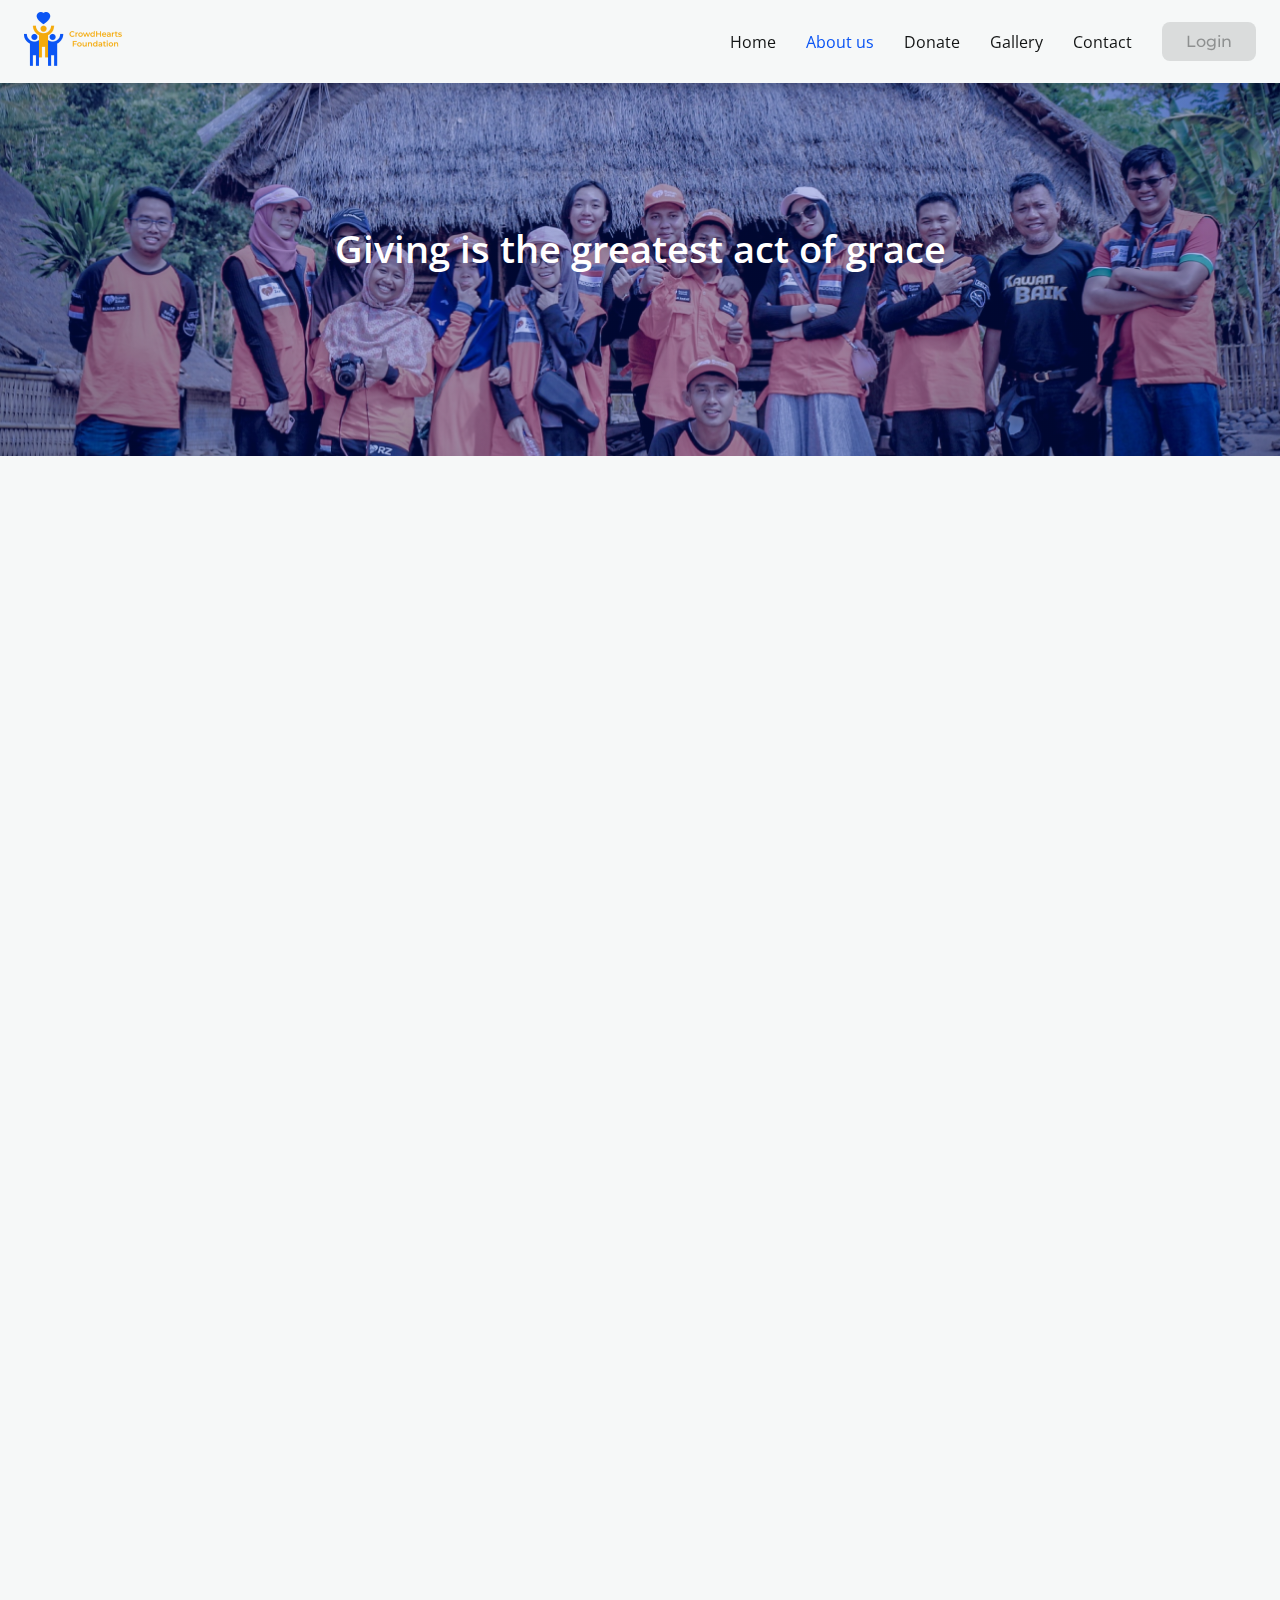
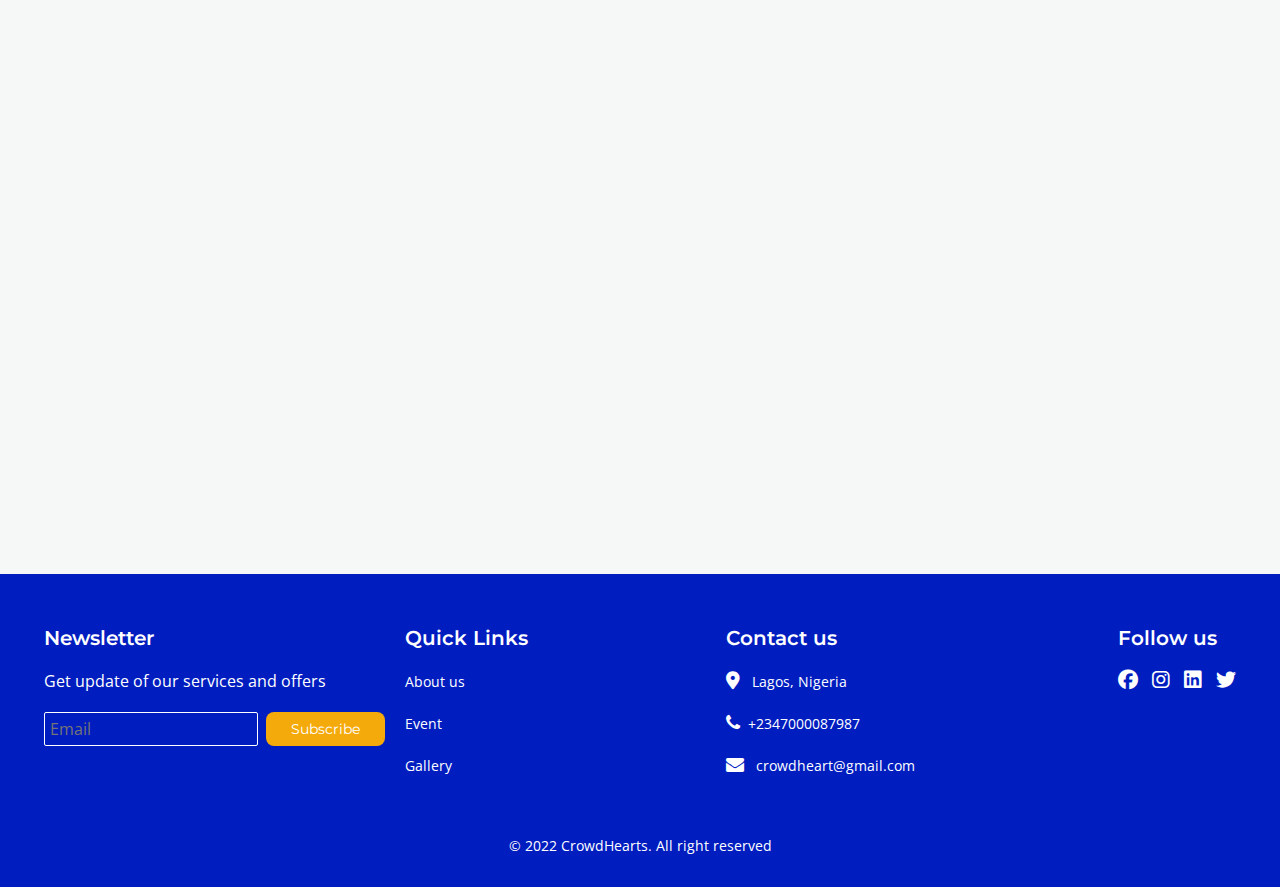
==== commit cc6d8fcb: "Update about.html" ====
--- a/about.html
+++ b/about.html
@@ -28,7 +28,7 @@
                         </li>
                         <li class="chinedu-nav-item">
                           <a href="#" class="chinedu-nav-link">
-                            Event & News</a>
+                            Donate</a>
                         </li>
                         <li class="chinedu-nav-item">
                           <a href="gallery.html" class=" chinedu-nav-link">
@@ -276,4 +276,4 @@
     </footer>
     <script src="./js/about.js"></script>
 </body>
-</html>+</html>
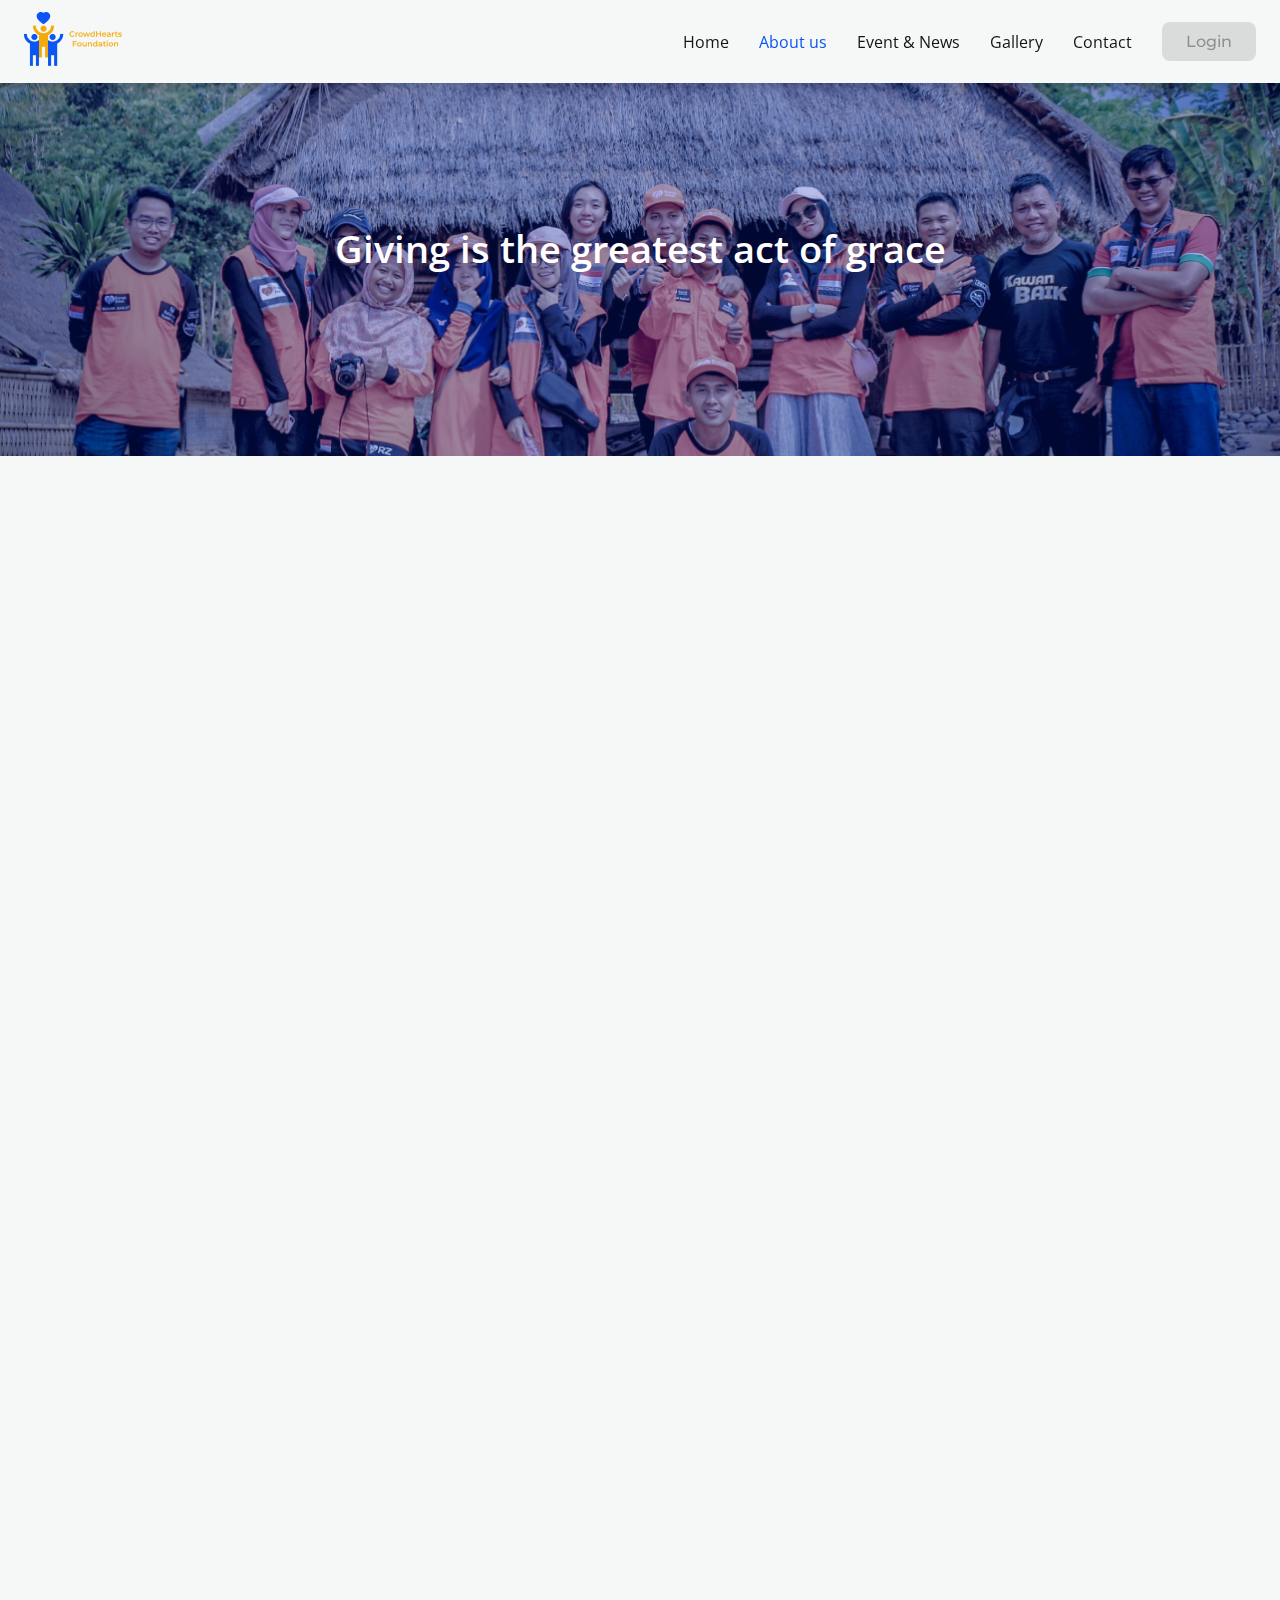
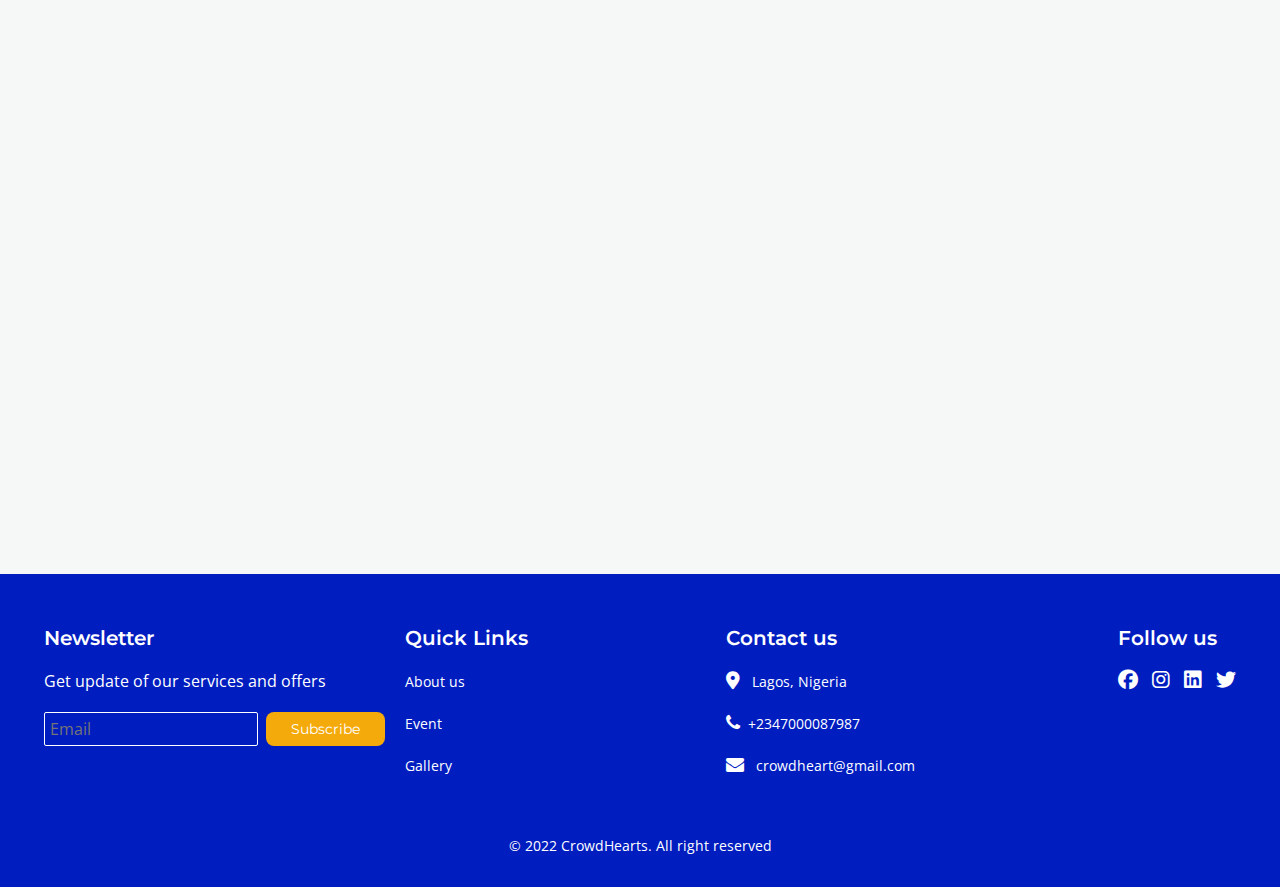
==== commit 2d873ded: "adjusted title" ====
--- a/about.html
+++ b/about.html
@@ -8,7 +8,7 @@
     <link rel="stylesheet" href="https://cdnjs.cloudflare.com/ajax/libs/font-awesome/4.7.0/css/font-awesome.min.css">
     <link rel="icon" href="img/CrowdHeart icon.png">
     <link rel="stylesheet" href="./css/about.css">
-    <title>About us</title>
+    <title>About us - CrowdHearts</title>
 </head>
 <body>
        <!-- header section -->
@@ -28,7 +28,7 @@
                         </li>
                         <li class="chinedu-nav-item">
                           <a href="#" class="chinedu-nav-link">
-                            Donate</a>
+                            Event & News</a>
                         </li>
                         <li class="chinedu-nav-item">
                           <a href="gallery.html" class=" chinedu-nav-link">
@@ -276,4 +276,4 @@
     </footer>
     <script src="./js/about.js"></script>
 </body>
-</html>
+</html>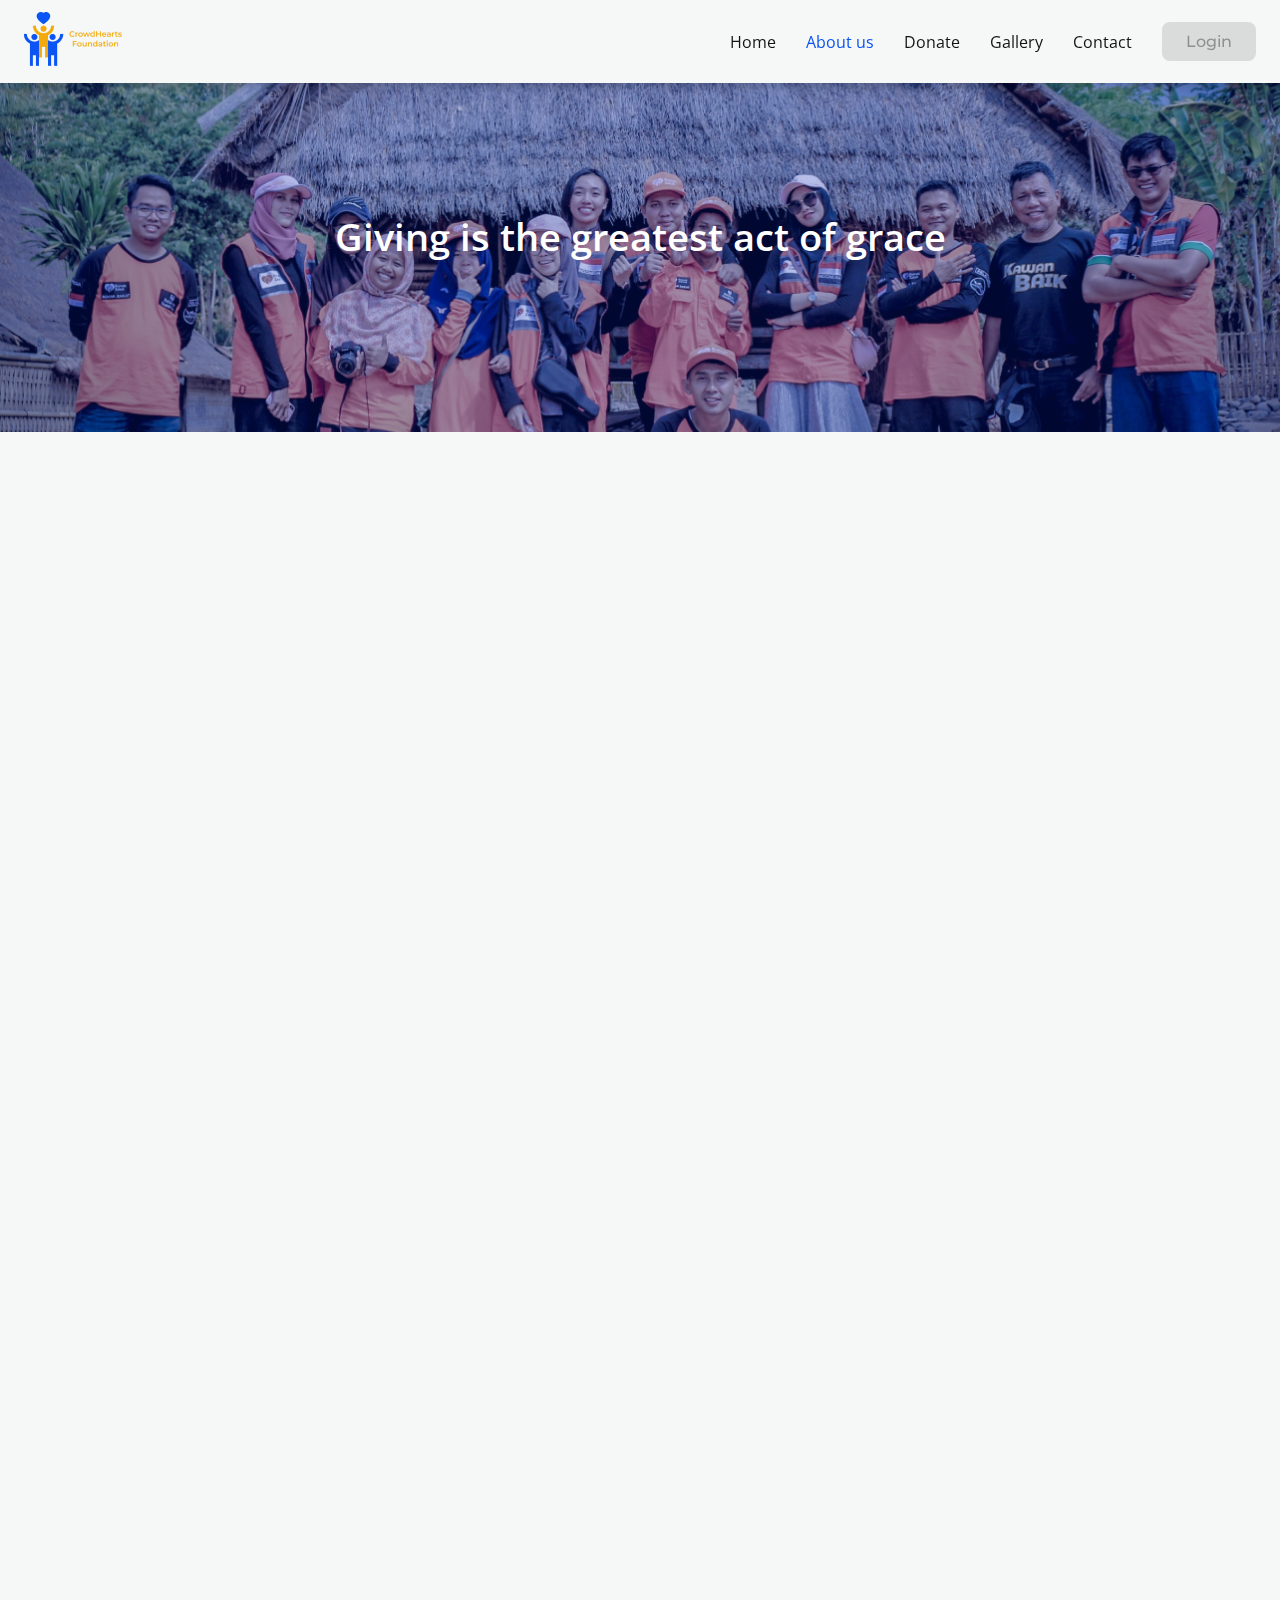
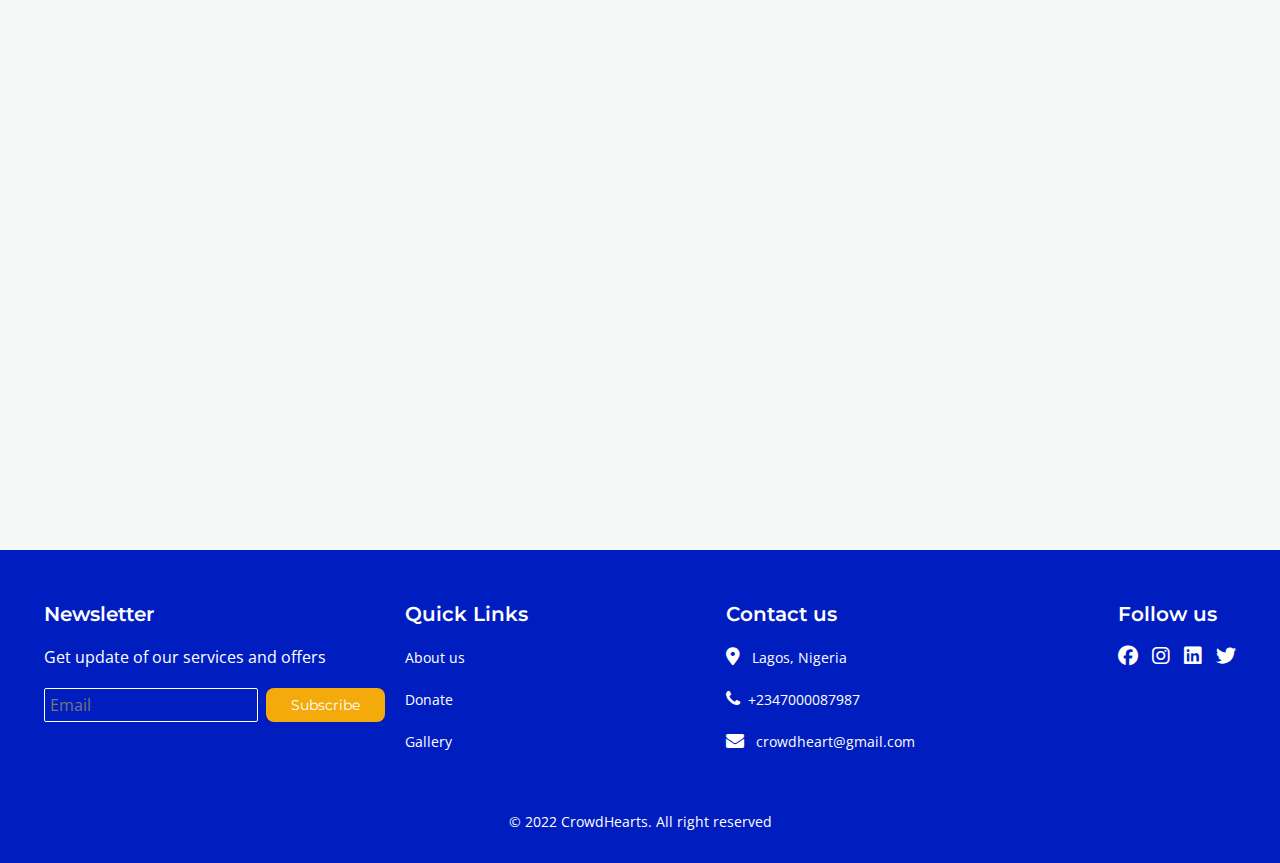
==== commit 81c3894c: "updated footer links" ====
--- a/about.html
+++ b/about.html
@@ -27,8 +27,8 @@
                             About us</a>
                         </li>
                         <li class="chinedu-nav-item">
-                          <a href="#" class="chinedu-nav-link">
-                            Event & News</a>
+                          <a href="donation.html" class="chinedu-nav-link">
+                            Donate</a>
                         </li>
                         <li class="chinedu-nav-item">
                           <a href="gallery.html" class=" chinedu-nav-link">
@@ -56,7 +56,7 @@
     <!-- hero-section -->
     <div>
     <section class="chinedu-hero-section">
-        <div class="container">
+        <div class="hero-section-container">
             <div class="chinedu-heading">
                 <h1 class="top-heading">Giving is the greatest act of grace</h1>
             </div>                   
@@ -231,7 +231,7 @@
                         <a href="about.html">About us</a>
                     </li>
                     <li class="footer-link">
-                        <a href="#">Event</a>
+                        <a href="donation.html">Donate</a>
                     </li>
                     <li class="footer-link"> 
                         <a href="gallery.html">Gallery</a>
@@ -276,4 +276,4 @@
     </footer>
     <script src="./js/about.js"></script>
 </body>
-</html>+</html>
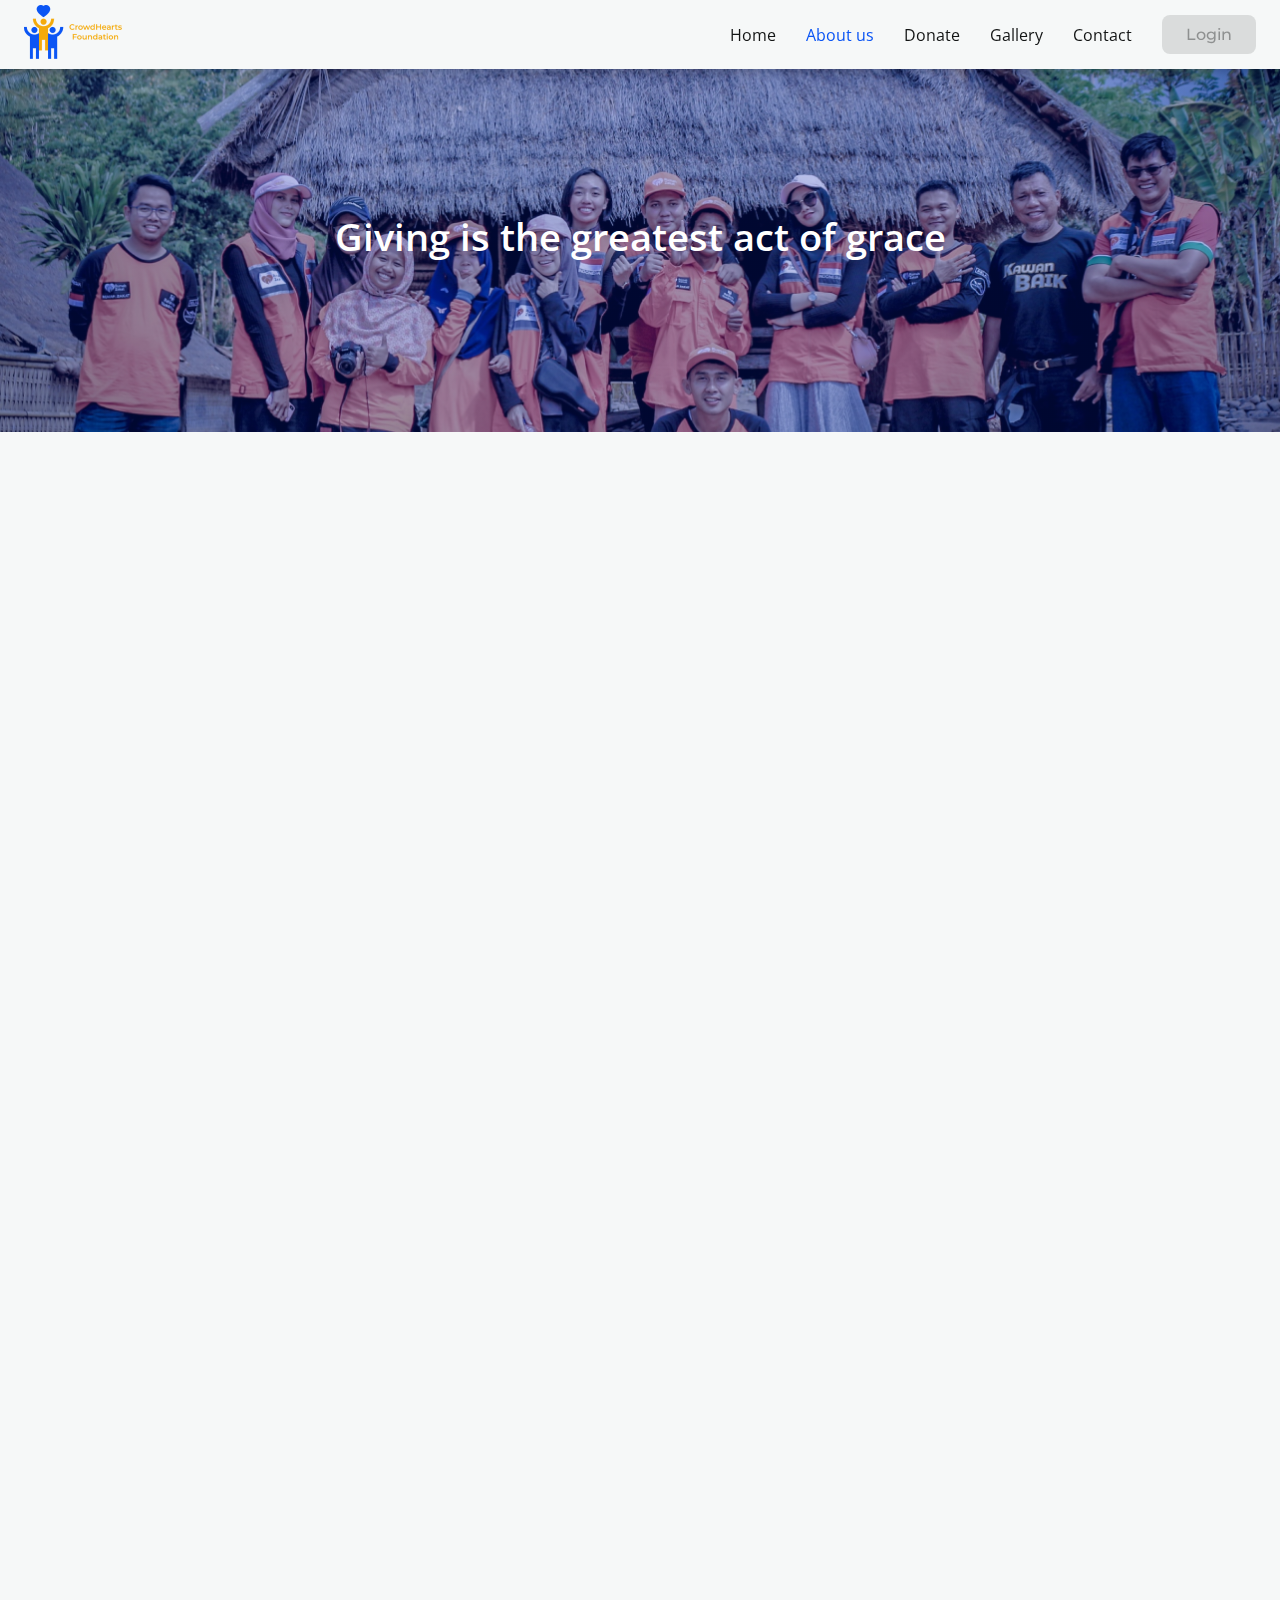
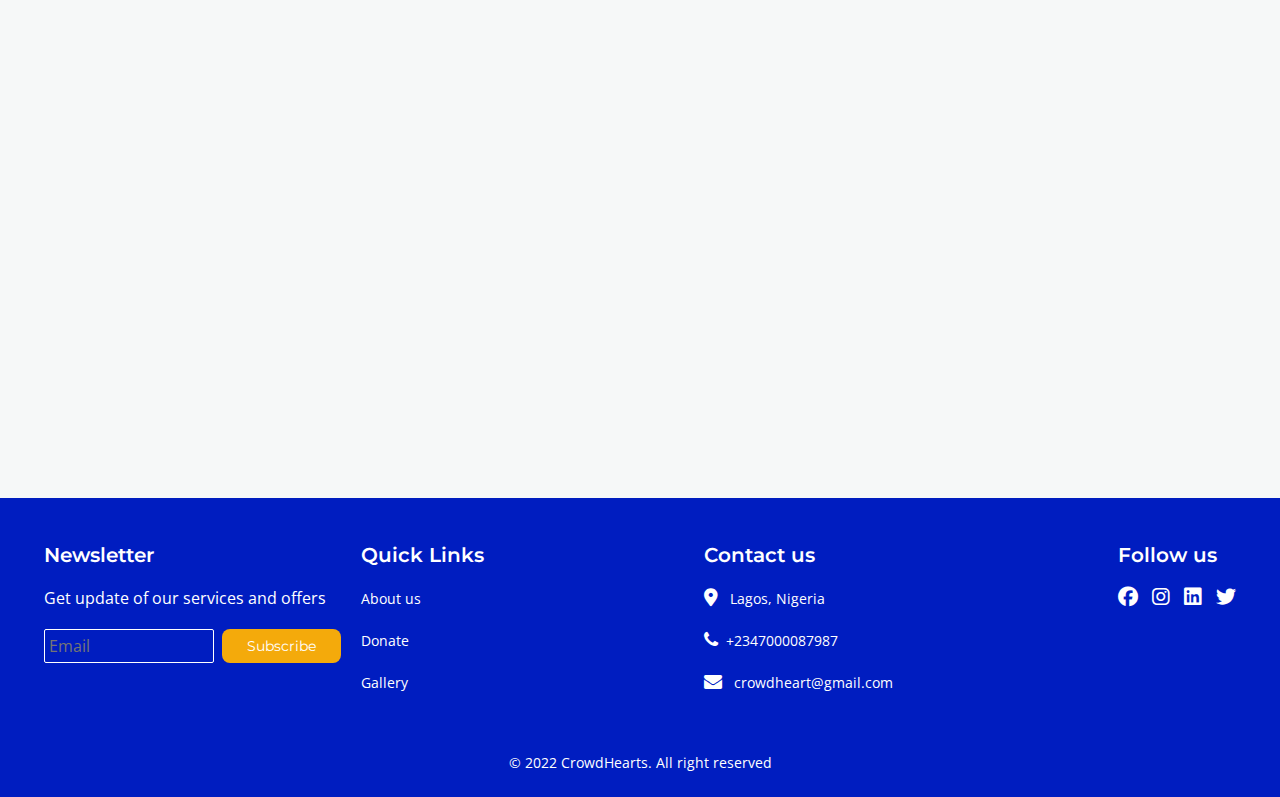
==== commit d01aeda9: "Update about.html" ====
--- a/about.html
+++ b/about.html
@@ -113,9 +113,9 @@
     </section>
 
     <!-- our team section -->
-    <section class="our-team-section js-scroll slide-left">
-        <div class="container">
-            <div class="our-team-heading">
+    <section class="our-team-section js-scroll fade-in-bottom >
+        <div class="container">
+            <div class="our-team-heading js-scroll slide-left">
                 <h1>Our Team</h1>
                 <p>Meet the incredible personnel that has
                 contributed to the organization's success.
@@ -152,7 +152,7 @@
                     </div>
                 </div>
 
-                <div class="our-team-inner our-team-inner4 ">
+                <div class="our-team-inner our-team-inner4">
                     <div class="our-team-img">
                         <img src="img/simon.png" alt="Simon Brown" class="simon">
                     </div>
@@ -166,10 +166,10 @@
     </section>
 
     <!-- feature section -->
-    <section class="feature-section js-scroll slide-right">
+    <section class="feature-section">
         <div class="container">
             <div class="feature-section-content">
-                <div class="feature-card">
+                <div class="feature-card js-scroll slide-right">
                     <div class="feature-card-content">
                         <i class="fa fa-diamond"></i>
                             <h1>Sponsorships</h1>
@@ -179,7 +179,7 @@
                     </div>
                 </div>
 
-                <div class="feature-card">
+                <div class="feature-card js-scroll fade-in-bottom">
                     <div class="feature-card-content">
                         <i class="fa-solid fa-sack-dollar"></i>
                             <h1>Donate</h1>
@@ -190,7 +190,7 @@
                     </div>
                 </div>
 
-                <div class="feature-card feature-card3">
+                <div class="feature-card feature-card3 js-scroll fade-in-bottom">
                     <div class="feature-card-content">
                         <i class="fa fa-handshake-o"></i>
                             <h1>Volunteering</h1>
--- a/css/about.css
+++ b/css/about.css
@@ -36,7 +36,7 @@
 .container{
     max-width: 1300px;
     margin: 0 auto;
-    padding: 1.2rem 2.4rem;
+    padding: .5rem 2.4rem;
 }
 
 
@@ -96,7 +96,7 @@
 
 
 /* tablet screen */
-@media(min-width:760px){
+@media(min-width:761px){
     
  .chinedu-nav-menu{
     display: flex;
@@ -118,13 +118,20 @@
     background-size: cover;
     background-repeat: no-repeat;
     background-position: center;
-    object-fit: contain;
+    object-fit: cover;
     color: var(--white);
 }
+
+.hero-section-container{
+    max-width: 1300px;
+    padding: 0
+}
+
 .chinedu-heading h1{
    font-size: 3rem;
    max-width: 100%;
    margin-top:3rem;
+   font-weight: 600;
 
 }
 /* tablet screen */
@@ -162,7 +169,7 @@
     text-align: center;
 }
 .about-crowdheart-info h1{
-    font-size: 2rem;
+    font-size: 2.5rem;
     font-family: var(--heading-font);
     font-weight: 600;
 }
@@ -263,7 +270,7 @@
     margin-top: 5rem;
 }
 .our-team-heading h1{
-    font-size: 2rem;
+    font-size: 2.5rem;
     font-weight: 600;
     margin-bottom: 1.5rem;
 }
@@ -374,10 +381,15 @@
     gap: 4rem;
 }
 .feature-card{
+    transition: transform .5s ease;
     padding: 5rem 3.5rem;
     background: rgba(255, 255, 255, 0.75);
     box-shadow: 0px 9px 12px 1px rgba(0, 0, 0, 0.14);
     border-radius: 12px;
+}
+.feature-card:hover{
+    transform: scale(1.1);
+    cursor: pointer;
 }
 .feature-card-content{
     display: grid;
@@ -463,16 +475,16 @@
 }
 .email-for-newsletter form{
     display: flex;
-    flex-wrap: wrap;
     gap: .8rem;
 }
 .email-for-newsletter
  form input{
     background:transparent;
     border: 1px solid var(--white);
-    padding: .5rem;
+    padding: .4rem;
     color: var(--white);
-    border-radius: 2px;   
+    border-radius: 2px; 
+    max-width: 170px;  
 }
 .email-for-newsletter
  form input:focus{
@@ -515,6 +527,14 @@
     font-size: 1.4rem;
 }
 
+@media(max-width:360px){
+    .email-for-newsletter form{
+        display: flex;
+        gap: .8rem;
+        flex-wrap: wrap;
+    }
+}
+
 @media(min-width:760px){
     #footer-content{
         display: grid!important;
@@ -549,23 +569,14 @@
 
 
 
-@media(min-width:1300px){
-    
-    .container{
-        max-width: 1300px;
-        margin: 0 auto;
-        padding:.5rem;
-    }
-    
-    }
 
 /* for the nav menu */
-@media(max-width:760px){
+@media(max-width:768px){
     
     .chinedu-nav-menu{
         position: fixed;
         left: -100%;
-        top: 12px;
+        top: 10px;
         gap: 0;
         flex-direction: column;
         justify-content: flex-start;
@@ -576,7 +587,6 @@
         width: 100%;
         height: 98vh;
         transition: 0.3s;
-        padding-bottom: 2rem;
       }
        
   .chinedu-nav-menu.active{
@@ -586,6 +596,9 @@
     margin: 26px 0;
     text-align: center;
     }
+    .chinedu-login-button{
+      margin-top:4rem;
+    }
 
     /* hamburger tweak*/
  .chinedu-hamburger{
@@ -626,20 +639,20 @@
   }
   
 .scrolled.fade-in {
-    animation: fade-in 1s ease-in-out both;
+    animation: fade-in 2s ease-in-out both;
   }
   
 
 .scrolled.fade-in-bottom {
-    animation: fade-in-bottom 1s ease-in-out both;
+    animation: fade-in-bottom 2s ease-in-out both;
   }
   
   .scrolled.slide-left {
-    animation: slide-in-left 1s ease-in-out both;
+    animation: slide-in-left 2s ease-in-out both;
   }
   
   .scrolled.slide-right {
-    animation: slide-in-right 1s ease-in-out both;
+    animation: slide-in-right 2s ease-in-out both;
   }
   
 
@@ -672,8 +685,8 @@
   
   @keyframes fade-in-bottom {
     0% {
-      -webkit-transform: translateY(50px);
-      transform: translateY(50px);
+      -webkit-transform: translateY(60px);
+      transform: translateY(60px);
       opacity: 0;
     }
     100% {
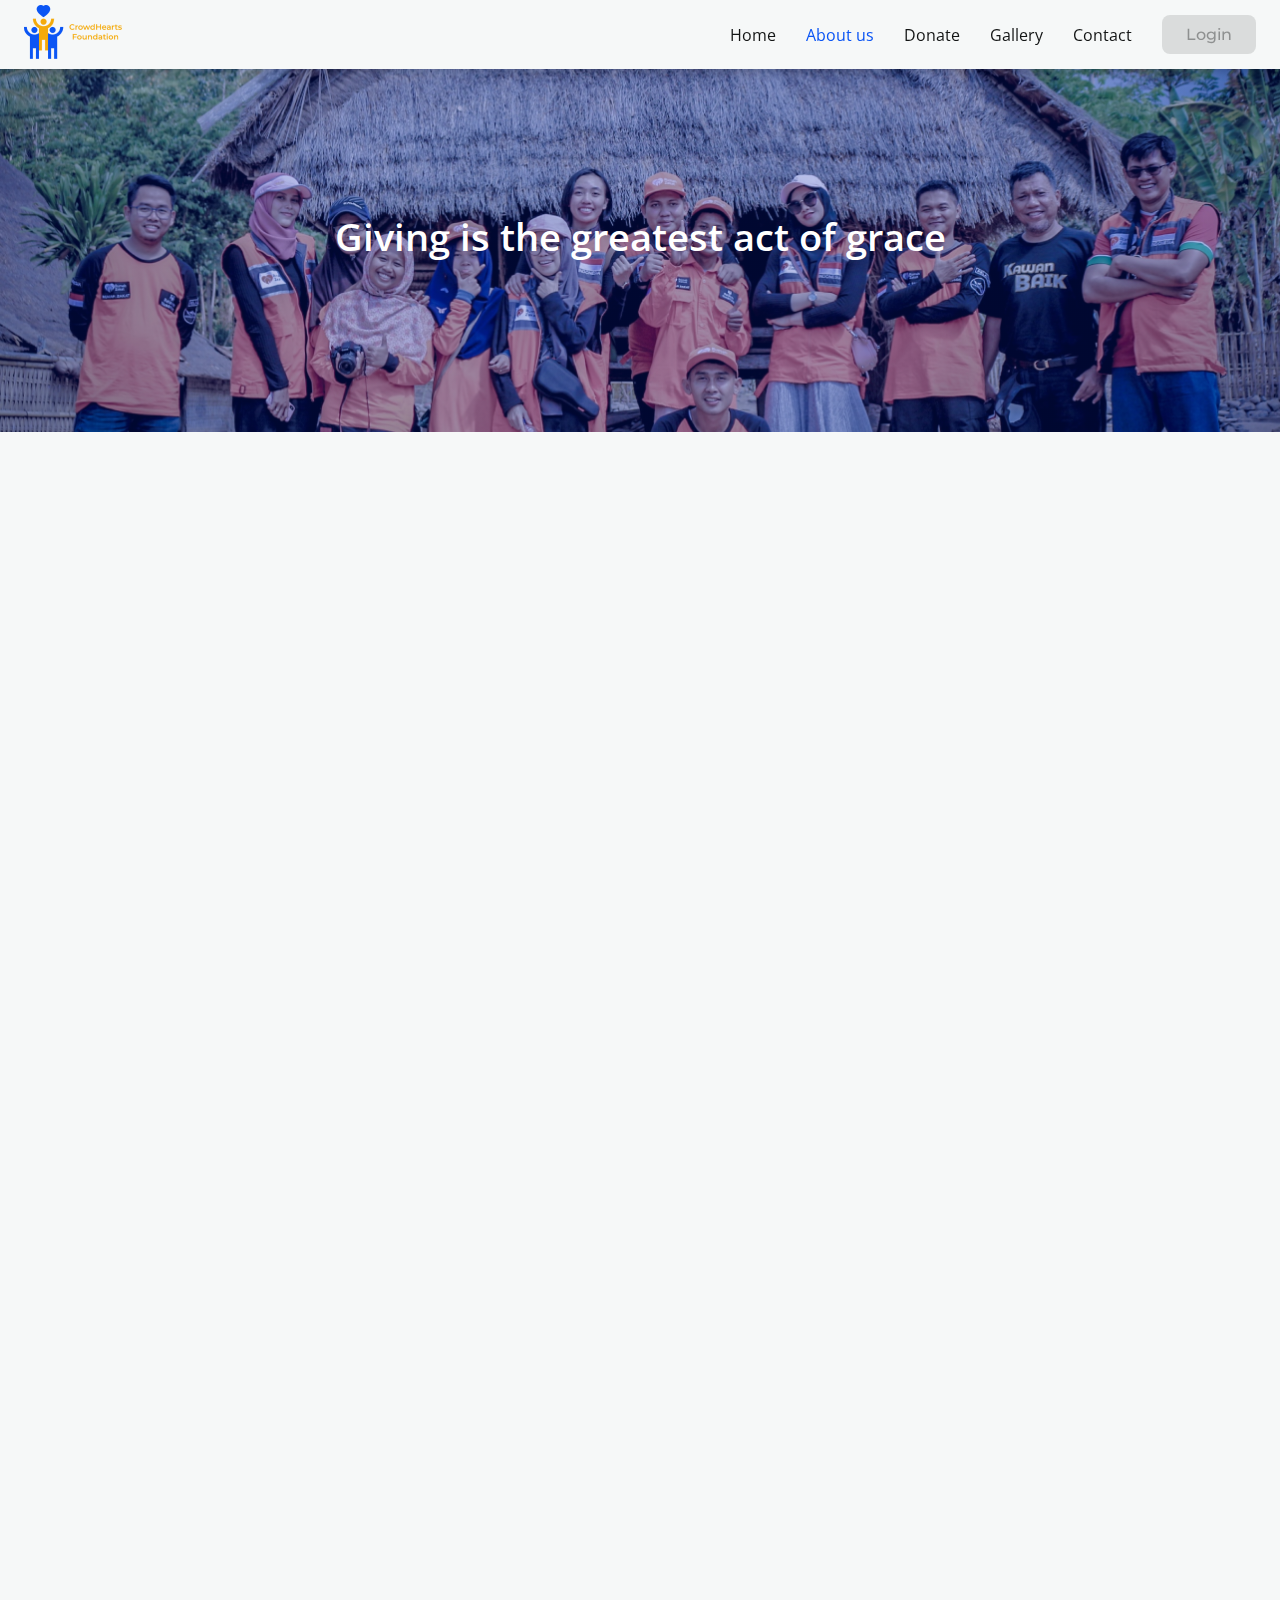
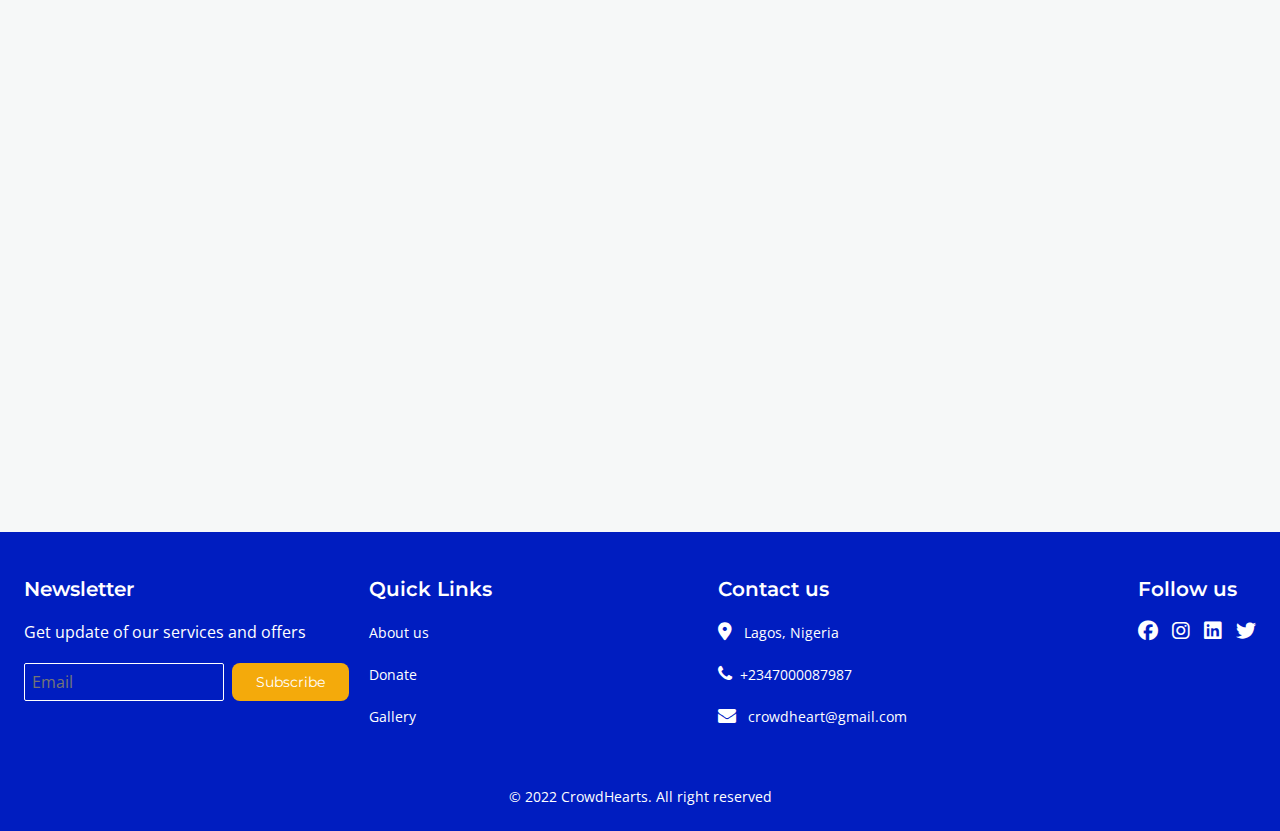
==== commit 4a25d145: "Merge branch 'main' into michael" ====
--- a/about.html
+++ b/about.html
@@ -111,9 +111,10 @@
             </div>
         </div>
     </section>
-
-    <!-- our team section -->
-    <section class="our-team-section js-scroll fade-in-bottom >
+    
+    
+  <!-- our team section -->
+    <section class="our-team-section">
         <div class="container">
             <div class="our-team-heading js-scroll slide-left">
                 <h1>Our Team</h1>
@@ -122,7 +123,7 @@
                 </p>
             </div>
             <div class="our-team-content">
-                <div class="our-team-inner">
+                <div class="our-team-inner js-scroll fade-in-bottom">
                     <div class="our-team-img ">
                         <img src="img/maria_jackson.png" alt=" Maria Jackson">
                     </div>
@@ -132,7 +133,7 @@
                     </div>
                 </div>
 
-                <div class="our-team-inner">
+                <div class="our-team-inner js-scroll slide-right">
                     <div class="our-team-img ">
                         <img src="img/collins.png" alt="Collins Becket">
                     </div>
@@ -142,7 +143,7 @@
                     </div>
                 </div>
 
-                <div class="our-team-inner">
+                <div class="our-team-inner js-scroll fade-in-bottom">
                     <div class="our-team-img">
                         <img src="img/bryan.png" alt=" Bryan Whitewood" class="bryan">
                     </div>
@@ -152,7 +153,7 @@
                     </div>
                 </div>
 
-                <div class="our-team-inner our-team-inner4">
+                <div class="our-team-inner our-team-inner4 js-scroll slide-left ">
                     <div class="our-team-img">
                         <img src="img/simon.png" alt="Simon Brown" class="simon">
                     </div>
@@ -165,7 +166,8 @@
         </div>
     </section>
 
-    <!-- feature section -->
+   
+                   <!-- feature section -->
     <section class="feature-section">
         <div class="container">
             <div class="feature-section-content">
--- a/css/about.css
+++ b/css/about.css
@@ -36,7 +36,7 @@
 .container{
     max-width: 1300px;
     margin: 0 auto;
-    padding: .5rem 2.4rem;
+    padding: .5rem 2.4rem!important;
 }
 
 
@@ -286,20 +286,21 @@
     background-color: var(--white);
     box-shadow:  0px 9px 12px 1px rgba(0, 0, 0, 0.14);
     border-radius: 12px;
+
 }
 .our-team-img{
-    height: 30rem;
+    height: 32.4rem;
     overflow: hidden;
 
 }
 /* Transition property for smooth transformation of images */
 .our-team-img img {
-    transition: transform .5s ease;
+    transition: transform .3s ease;
   }
   
 /* transforming the image when container gets hovered */
   .our-team-img:hover img {
-    transform: scale(1.2);
+    transform: scale(1.1);
     cursor: pointer;
   }
 
@@ -447,7 +448,8 @@
     margin-top: 12rem;
     background: var(--second-color);
     color: var(--white);
-    padding: 2rem;
+    padding-top: 2rem;
+    padding-bottom: 2rem;
     max-width: 100%;
 }
 #footer-content{
@@ -459,6 +461,7 @@
     font-size: 2rem;
     font-weight: 600;
     font-family:var(--heading-font) ;
+    margin-top:4.5rem;
 }
 .footer-item{
     display: grid;
@@ -470,7 +473,6 @@
 }
 .first-item{
     text-align: center;
-    margin: 0 auto;
     display: inline-block;
 }
 .email-for-newsletter form{
@@ -481,10 +483,10 @@
  form input{
     background:transparent;
     border: 1px solid var(--white);
-    padding: .4rem;
+    padding: .7rem;
     color: var(--white);
     border-radius: 2px; 
-    max-width: 170px;  
+    max-width: 200px;  
 }
 .email-for-newsletter
  form input:focus{
@@ -495,7 +497,7 @@
     background: var(--secondary-color);
     border: none;
     color: var(--white);
-    padding: 0.8rem 2.5rem;
+    padding: 1rem 2.4rem;
     border-radius: 8px;
     font-family: var(--heading-font);
     font-size: 1.4rem;
@@ -525,6 +527,39 @@
     text-align: center;
     margin-top: 6rem;
     font-size: 1.4rem;
+}
+
+@media(min-width:760px){
+    #footer-content{
+        display: grid!important;
+        grid-template-columns:repeat(3,1fr);  
+    }
+    .footer-item-heading h2{
+    margin-top:0;
+    }
+    .first-item{
+        grid-column: span 3;
+        margin: 0 auto;
+    }
+    .third-item{
+        justify-self: center;
+    }
+    .last-item{
+        justify-self: self-end;
+    }
+    .email-for-newsletter form{
+        flex-wrap: nowrap;
+    }
+
+}
+@media(min-width:960px){
+    #footer-content{
+        grid-template-columns:repeat(4,1fr);
+    }
+    .first-item{
+        grid-column: span none;
+        text-align: start;
+    }
 }
 
 @media(max-width:360px){
@@ -532,41 +567,9 @@
         display: flex;
         gap: .8rem;
         flex-wrap: wrap;
-    }
-}
-
-@media(min-width:760px){
-    #footer-content{
-        display: grid!important;
-        grid-template-columns:repeat(3,1fr);
-        
-    
-    }
-    .first-item{
-        grid-column: span 3;
-        margin: 0 auto;
-    }
-    .third-item{
-        justify-self: center;
-    }
-    .last-item{
-        justify-self: self-end;
-    }
-    .email-for-newsletter form{
-        flex-wrap: nowrap;
-    }
-
-}
-@media(min-width:960px){
-    #footer-content{
-        grid-template-columns:repeat(4,1fr);
-    }
-    .first-item{
-        grid-column: span none;
-        text-align: start;
-    }
-}
-
+        max-width:20px;
+    }
+}
 
 
 
@@ -576,7 +579,7 @@
     .chinedu-nav-menu{
         position: fixed;
         left: -100%;
-        top: 10px;
+        top: 67px;
         gap: 0;
         flex-direction: column;
         justify-content: flex-start;
@@ -685,8 +688,8 @@
   
   @keyframes fade-in-bottom {
     0% {
-      -webkit-transform: translateY(60px);
-      transform: translateY(60px);
+      -webkit-transform: translateY(50px);
+      transform: translateY(50px);
       opacity: 0;
     }
     100% {
